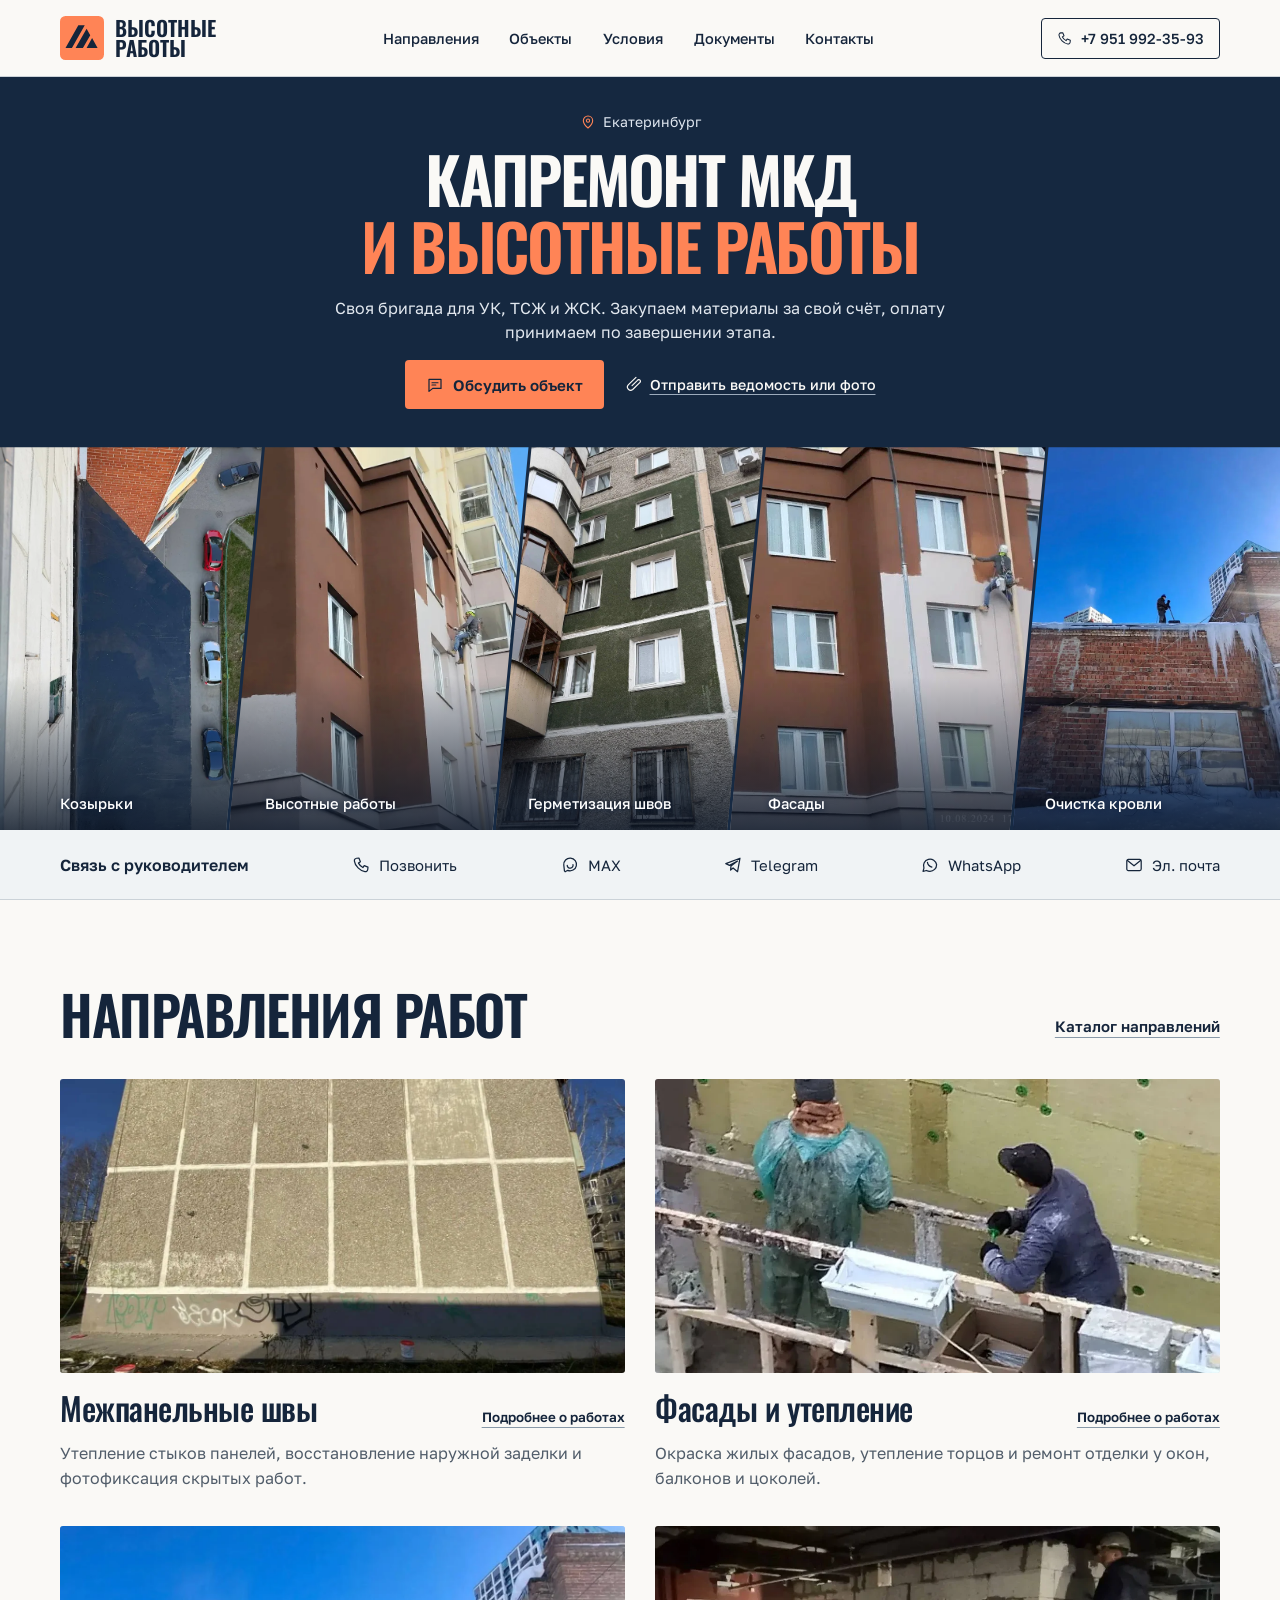
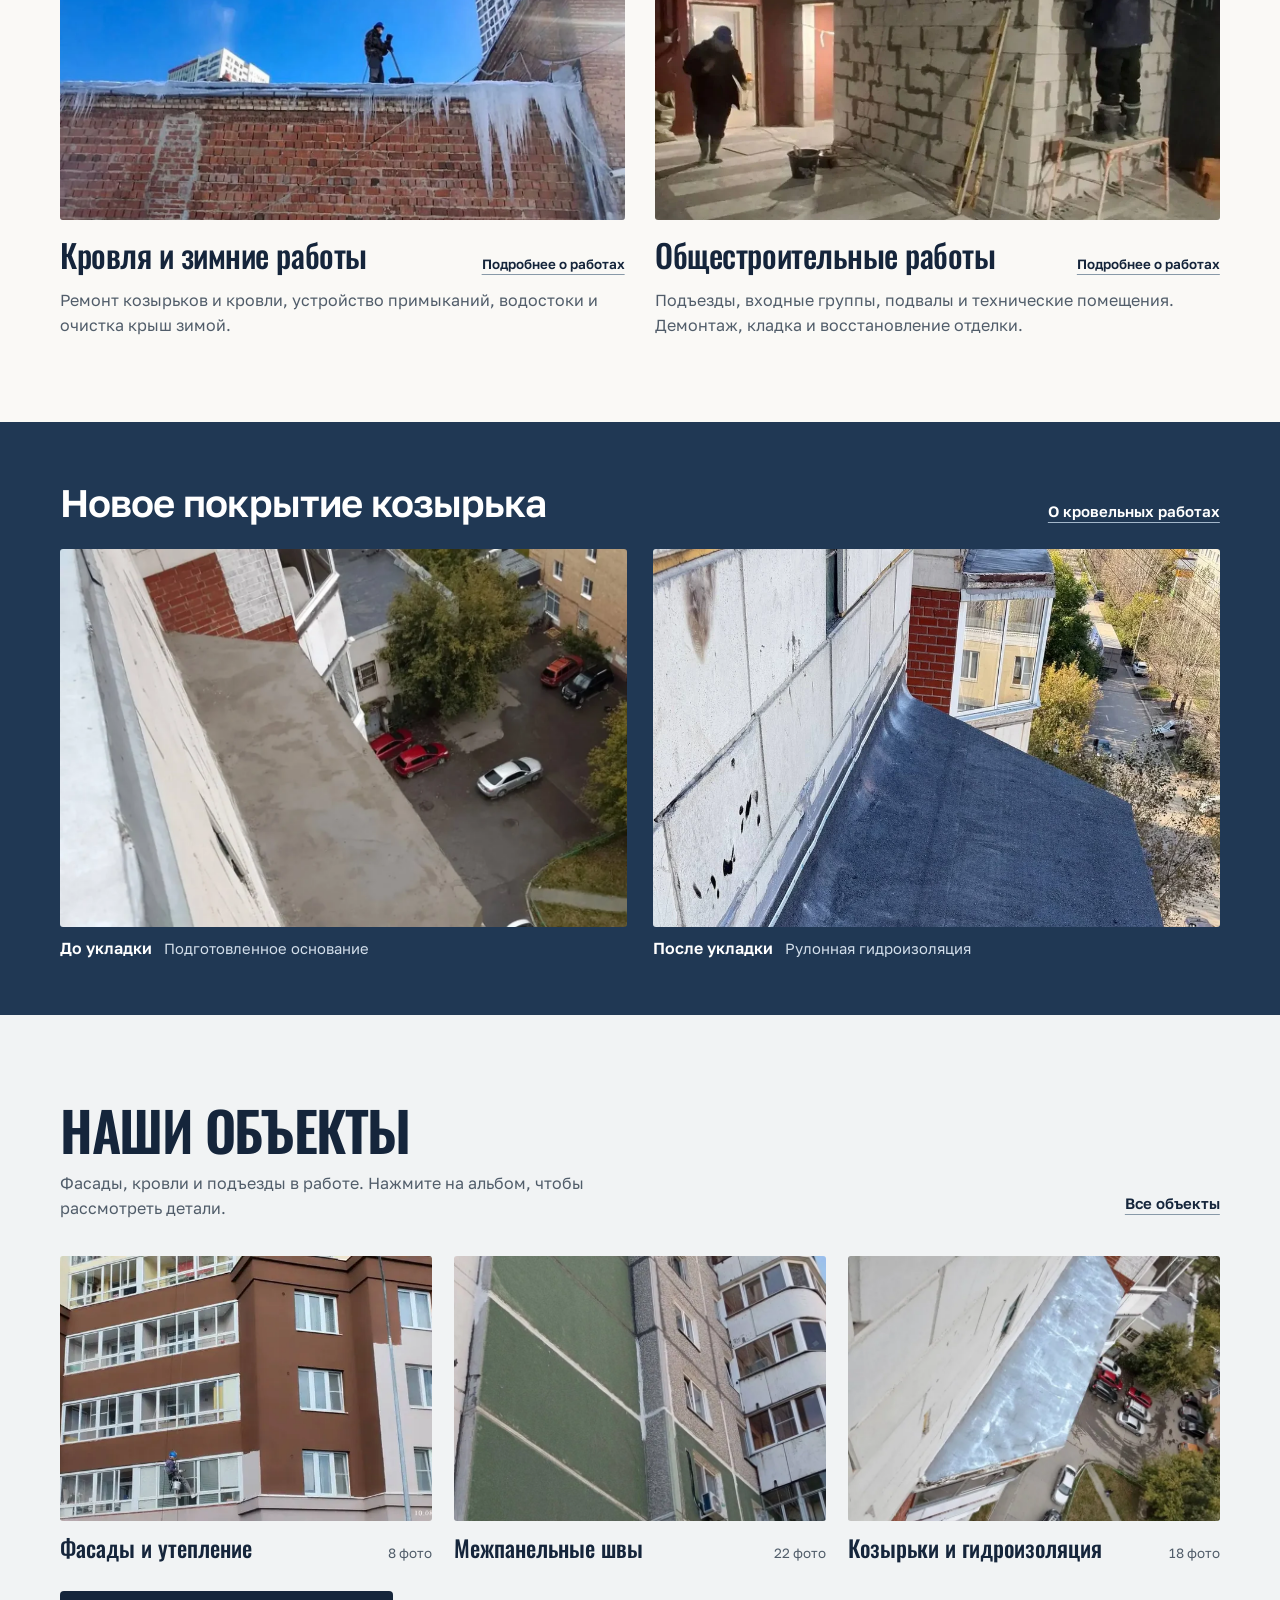
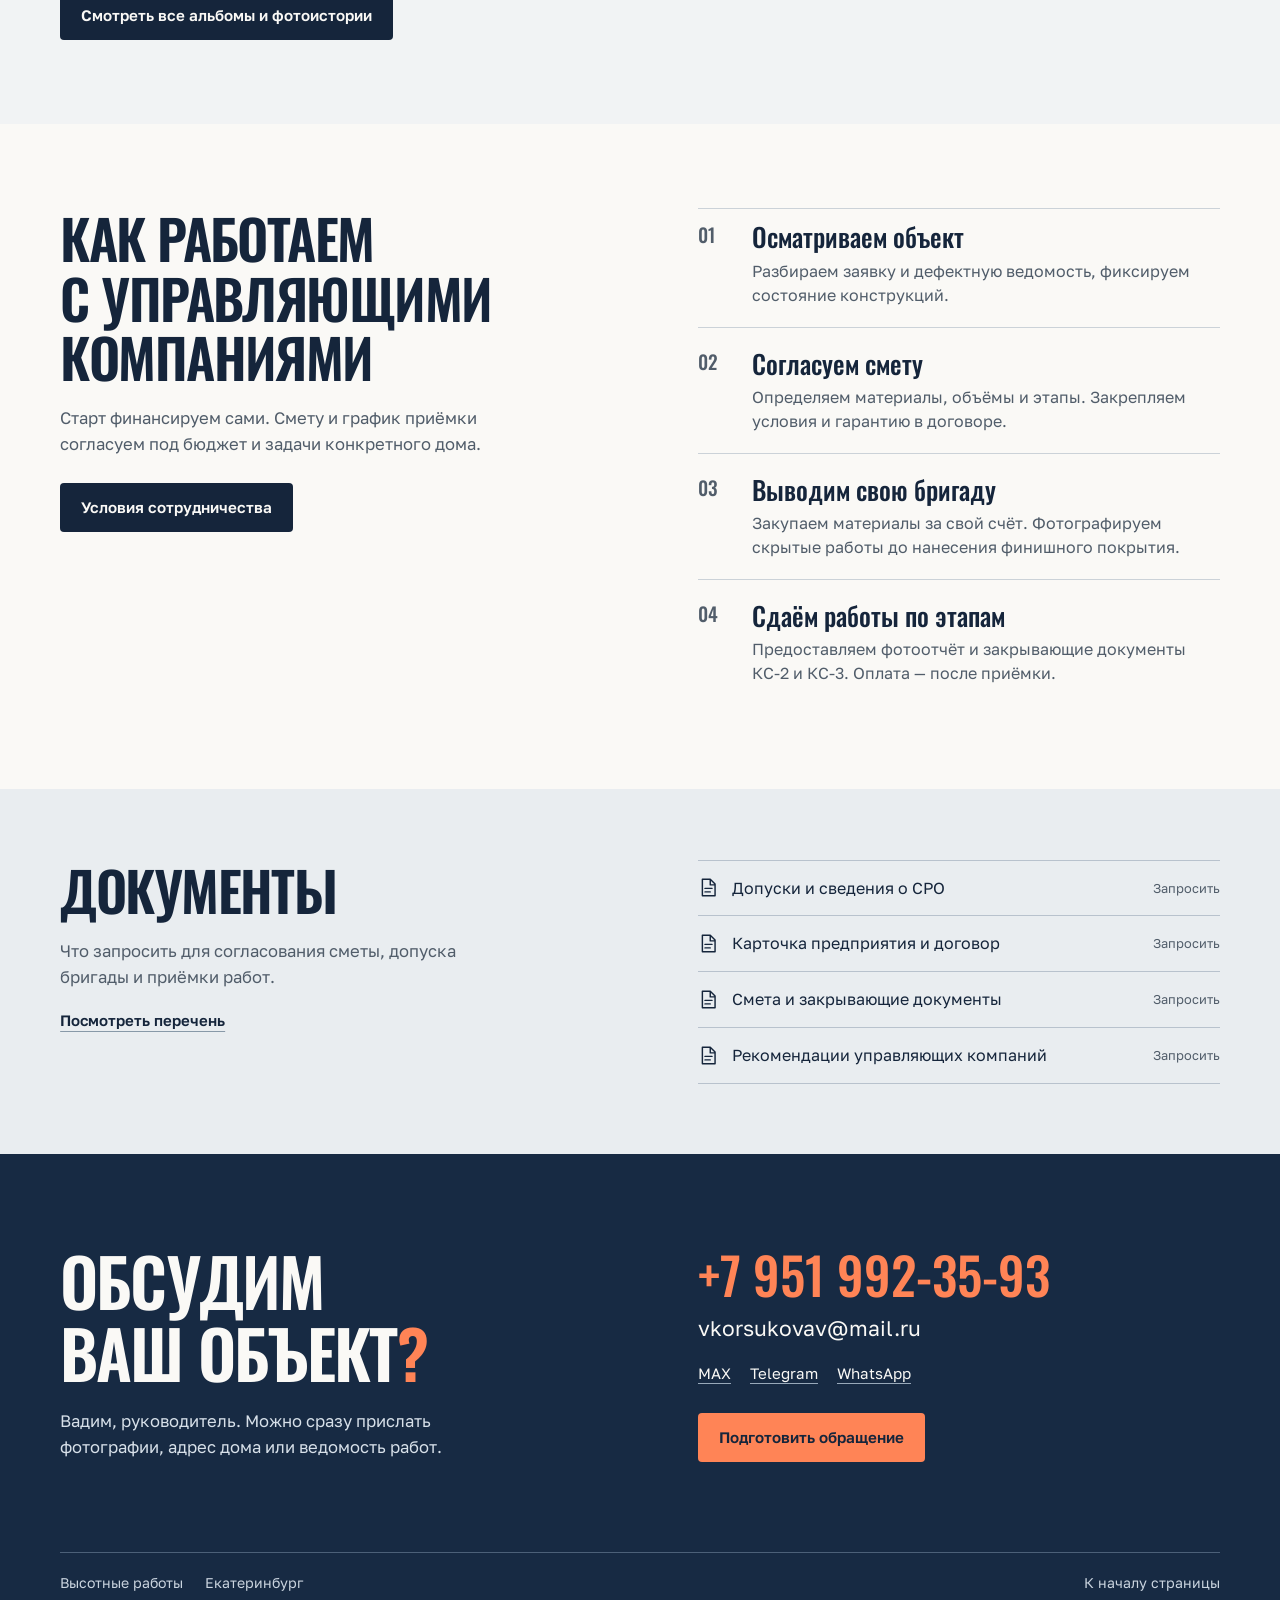
==== index.html @ bbba9e85 "Publish the site on GitHub Pages" ====
<!doctype html>
<html lang="ru">
<head>
  <meta charset="utf-8">
  <meta name="viewport" content="width=device-width, initial-scale=1">
  <meta name="theme-color" content="#172a43">
  <meta name="description" content="Капремонт многоквартирных домов и высотные работы в Екатеринбурге. Фотографии объектов, направления работ и прямая связь с руководителем.">
  <title>Высотные работы — капремонт МКД в Екатеринбурге</title>
  <link rel="icon" href="assets/mark.svg" type="image/svg+xml">
  <link rel="stylesheet" href="assets/fonts/fonts.css">
  <link rel="stylesheet" href="styles.css">
  <link rel="stylesheet" href="expanded.css">
  <script defer src="photos.js"></script>
  <script defer src="site.js"></script>
</head>
<body>
  <a class="skip" href="#main">Перейти к содержанию</a>
  <svg class="sprite" xmlns="http://www.w3.org/2000/svg" aria-hidden="true">
    <symbol id="i-pin" viewBox="0 0 24 24"><path d="M19 10c0 5-7 11-7 11S5 15 5 10a7 7 0 1 1 14 0Z"/><circle cx="12" cy="10" r="2.4"/></symbol>
    <symbol id="i-phone" viewBox="0 0 24 24"><path d="m6 3 3.2-.3 2 5-2.6 1.8a15 15 0 0 0 5.9 5.9l1.8-2.6 5 2-.3 3.2a3.3 3.3 0 0 1-3.8 2.8C10.8 20 4 13.2 3.2 6.8A3.3 3.3 0 0 1 6 3Z"/></symbol>
    <symbol id="i-mail" viewBox="0 0 24 24"><rect x="2.4" y="4.6" width="19.2" height="14.8" rx="2"/><path d="m3.3 6 8.7 7 8.7-7"/></symbol>
    <symbol id="i-telegram" viewBox="0 0 24 24"><path d="M2.4 10.1 21.3 3l-3.2 17.9-6-4.9-3.3 2.7.5-5.3L18 6.7 7.3 12.5Z"/></symbol>
    <symbol id="i-chat" viewBox="0 0 24 24"><path d="M20.8 11.6a8.8 8.8 0 0 1-9 8.8c-1.6 0-3.2-.4-4.5-1.1l-4.6 1.3 1.2-4.5A8.8 8.8 0 1 1 20.8 11.6Z"/><path d="M8.6 8.6c.4 3.2 2.3 5.2 5.9 6.3"/></symbol>
    <symbol id="i-max" viewBox="0 0 24 24"><path d="M4.6 19.8 3.7 12A8.5 8.5 0 1 1 9 19.1L5.5 21Z"/><path d="M8.3 12.5a3.9 3.9 0 1 0 7.7-1"/></symbol>
    <symbol id="i-clip" viewBox="0 0 24 24"><path d="m8.6 13.6 7.6-7.5a2.3 2.3 0 1 1 3.2 3.2L9.5 19a4.5 4.5 0 0 1-6.3-6.4L14.1 1.9"/></symbol>
    <symbol id="i-talk" viewBox="0 0 24 24"><path d="M4 4.5h16v12H9l-5 4Z"/><path d="M8 9h8m-8 3h5"/></symbol>
    <symbol id="i-menu" viewBox="0 0 24 24"><path d="M3 7h18M3 12h18M3 17h18"/></symbol>
    <symbol id="i-cross" viewBox="0 0 24 24"><path d="m5 5 14 14m0-14L5 19"/></symbol>
    <symbol id="i-prev" viewBox="0 0 24 24"><path d="m15 5-7 7 7 7"/></symbol>
    <symbol id="i-next" viewBox="0 0 24 24"><path d="m9 5 7 7-7 7"/></symbol>
    <symbol id="i-pause" viewBox="0 0 24 24"><path d="M9 5v14M15 5v14"/></symbol>
    <symbol id="i-play" viewBox="0 0 24 24"><path d="m8 5 11 7-11 7Z"/></symbol>
    <symbol id="i-add" viewBox="0 0 24 24"><path d="M4 12h16M12 4v16"/></symbol>
    <symbol id="i-doc" viewBox="0 0 24 24"><path d="M5 2.5h9l5.5 5.6v13.4H5zM14 2.8V9h5m-11 4h8m-8 4h6"/></symbol>
    <symbol id="i-copy" viewBox="0 0 24 24"><rect x="8" y="8" width="12" height="13" rx="2"/><path d="M16 7V3H4v13h3"/></symbol>
    <symbol id="i-seam" viewBox="0 0 40 40"><path d="M5 5h30v30H5zM18 5v30m4-30v30M5 18h13m4 4h13M5 22h13m4-4h13"/></symbol>
    <symbol id="i-facade" viewBox="0 0 40 40"><path d="M5 35h31M8 35V12l13-6v29m1-24h11v24M12 15v4m5-6v4m-5 6v4m5-6v4m9-9h3m-3 6h3m-3 6h3"/></symbol>
    <symbol id="i-roof" viewBox="0 0 40 40"><path d="m3 20 15-12 17 10v4L18 12 4 24Zm5 4v10h21V22m2 0v9q0 3 4 3h2"/></symbol>
    <symbol id="i-building" viewBox="0 0 40 40"><path d="M4 35h32M6 35V17h13v18m0-29h14v29M4 17h16m4-6h5m-5 6h5m-5 6h5m-5 6h5M9 35v-8h6v8"/></symbol>
  </svg>
  <header class="header">
    <div class="wrap head-inner">
      <a class="identity" href="index.html" aria-label="Высотные работы, на главную"><img src="assets/mark.svg" width="44" height="44" alt=""><span>Высотные<br>работы</span></a>
      <nav class="desktop-nav" aria-label="Основное меню"><a href="services.html">Направления</a><a href="projects.html">Объекты</a><a href="cooperation.html">Условия</a><a href="documents.html">Документы</a><a href="contacts.html">Контакты</a></nav>
      <a class="header-phone" href="tel:+79519923593"><svg class="icon"><use href="#i-phone"/></svg>+7 951 992-35-93</a>
      <button class="menu-button" aria-expanded="false" aria-controls="mobile-nav" aria-label="Открыть меню"><svg class="icon"><use href="#i-menu"/></svg></button>
    </div>
    <nav class="mobile-nav" id="mobile-nav" aria-label="Мобильное меню" hidden><a href="services.html">Направления</a><a href="projects.html">Объекты</a><a href="cooperation.html">Условия</a><a href="documents.html">Документы</a><a href="contacts.html">Контакты</a></nav>
  </header>
  <main id="main">
    <div class="hero-screen">
    <section class="hero" aria-labelledby="hero-title">
      <div class="wrap hero-intro">
        <div class="headline-block">
          <div class="location"><svg class="icon"><use href="#i-pin"/></svg>Екатеринбург</div>
          <h1 id="hero-title">Капремонт МКД<br><em>и высотные работы</em></h1>
        </div>
        <div class="hero-aside">
          <p>Своя бригада для УК, ТСЖ и ЖСК. Закупаем материалы за свой счёт, оплату принимаем по завершении этапа.</p>
          <div class="hero-actions"><button class="button primary" data-contact="discussion"><svg class="icon"><use href="#i-talk"/></svg>Обсудить объект</button><button class="secondary-link" data-contact="files"><svg class="icon"><use href="#i-clip"/></svg>Отправить ведомость или фото</button></div>
        </div>
      </div>
      <div class="panorama" id="hero-photos" role="group" aria-label="Фотографии с объектов">
        <button data-hero="0"><img src="assets/photos/hero-92.webp" alt="Вид сверху на гидроизоляцию козырька" loading="lazy"><span>Козырьки</span></button>
        <button data-hero="1"><img src="assets/photos/hero-93.webp" alt="Промышленный альпинист на фасаде жилого дома" loading="lazy"><span>Высотные работы</span></button>
        <button data-hero="2"><img src="assets/photos/hero-94.webp" alt="Межпанельные швы жилого дома" loading="lazy"><span>Герметизация швов</span></button>
        <button data-hero="3"><img src="assets/photos/hero-95.webp" alt="Покраска фасада с применением канатного доступа" loading="lazy"><span>Фасады</span></button>
        <button data-hero="4"><img src="assets/photos/hero-96.webp" alt="Работник очищает крышу от снега" loading="lazy"><span>Очистка кровли</span></button>
      </div>
      <div class="mobile-panorama" aria-hidden="true">
        <div class="is-current" data-mobile-photo="25" data-label="Утепление фасада" data-caption="Двое рабочих монтируют фасадный утеплитель в подвесной люльке."></div>
        <div data-mobile-photo="26" data-label="Покраска фасада" data-caption="Промышленный альпинист в синей каске красит фасад жилого дома."></div>
        <div data-mobile-photo="91" data-label="Козырьки" data-caption="Металлическое покрытие козырька, вид сверху вдоль фасада."></div>
        <div data-mobile-photo="96" data-label="Очистка кровли" data-caption="Рабочий очищает крышу кирпичного здания от снега."></div>
      </div>
      <div class="panorama-nav" role="group" aria-label="Фотографии с объектов" hidden>
        <div class="panorama-controls">
          <button id="hero-play" aria-label="Остановить автосмену фото"><svg class="icon" aria-hidden="true"><use href="#i-pause"/></svg></button>
          <button id="hero-prev" aria-label="Предыдущий кадр"><svg class="icon" aria-hidden="true"><use href="#i-prev"/></svg></button>
          <button id="hero-open" aria-label="Открыть фото: Утепление фасада"><span id="hero-count">1 / 4</span><span id="hero-photo-name">Утепление фасада</span></button>
          <button id="hero-next" aria-label="Следующий кадр"><svg class="icon" aria-hidden="true"><use href="#i-next"/></svg></button>
        </div>
        <span class="sr-only" id="hero-announcement" aria-live="polite"></span>
      </div>
    </section>
    <div class="contact-strip">
      <div class="wrap strip-inner">
        <span class="strip-heading">Связь с руководителем</span>
        <a href="tel:+79519923593"><svg class="icon"><use href="#i-phone"/></svg>Позвонить</a>
        <button data-contact="max"><svg class="icon"><use href="#i-max"/></svg>MAX</button>
        <a href="https://t.me/+79519923593" target="_blank" rel="noopener"><svg class="icon"><use href="#i-telegram"/></svg>Telegram</a>
        <a href="https://wa.me/79519923593" target="_blank" rel="noopener"><svg class="icon"><use href="#i-chat"/></svg>WhatsApp</a>
        <a href="mailto:vkorsukovav@mail.ru"><svg class="icon"><use href="#i-mail"/></svg>Эл. почта</a>
      </div>
    </div>
    </div>
    <section id="services" class="section wrap"><div class="section-head"><h2>Направления работ</h2><a class="text-action" href="services.html">Каталог направлений</a></div><div class="direction-cards">
    <article class="direction-card"><a class="card-photo" href="seams.html" aria-label="Межпанельные швы"><img src="assets/photos/63.webp" alt="Межпанельные швы на объекте бригады" loading="lazy"></a>
    <div class="direction-copy"><h3><a href="seams.html">Межпанельные швы</a></h3><p>Утепление стыков панелей, восстановление наружной заделки и фотофиксация скрытых работ.</p><a class="text-action" href="seams.html">Подробнее о работах</a></div></article>
    <article class="direction-card"><a class="card-photo" href="facades.html" aria-label="Фасады и утепление"><img src="assets/photos/framed/25.webp" alt="Фасады и утепление на объекте бригады" loading="lazy"></a>
    <div class="direction-copy"><h3><a href="facades.html">Фасады и утепление</a></h3><p>Окраска жилых фасадов, утепление торцов и ремонт отделки у окон, балконов и цоколей.</p><a class="text-action" href="facades.html">Подробнее о работах</a></div></article>
    <article class="direction-card"><a class="card-photo" href="roofs.html" aria-label="Кровля, козырьки и зимнее обслуживание"><img src="assets/photos/framed/96.webp" alt="Кровля, козырьки и зимнее обслуживание на объекте бригады" loading="lazy"></a>
    <div class="direction-copy"><h3><a href="roofs.html">Кровля и зимние работы</a></h3><p>Ремонт козырьков и кровли, устройство примыканий, водостоки и очистка крыш зимой.</p><a class="text-action" href="roofs.html">Подробнее о работах</a></div></article>
    <article class="direction-card"><a class="card-photo" href="building.html" aria-label="Общестроительные работы"><img src="assets/photos/framed/33.webp" alt="Общестроительные работы на объекте бригады" loading="lazy"></a>
    <div class="direction-copy"><h3><a href="building.html">Общестроительные работы</a></h3><p>Подъезды, входные группы, подвалы и технические помещения. Демонтаж, кладка и восстановление отделки.</p><a class="text-action" href="building.html">Подробнее о работах</a></div></article></div></section><section class="feature" id="canopy-repair"><div class="wrap">
    <div class="feature-heading"><h2>Новое покрытие козырька</h2><a href="roofs.html" class="text-action">О кровельных работах</a></div>
    <div class="repair-pair" data-photo-group="Ремонт козырька">
      <figure><button data-full-photo="90" aria-label="Увеличить фотографию до укладки"><img src="assets/photos/framed/90.webp" loading="lazy" alt="Серое основание козырька под красно-белой лоджией"></button><figcaption><strong>До укладки</strong><span>Подготовленное основание</span></figcaption></figure>
      <figure><button data-full-photo="73" aria-label="Увеличить фотографию после укладки"><img src="assets/photos/framed/73.webp" loading="lazy" alt="Тот же козырёк с новым тёмным рулонным покрытием"></button><figcaption><strong>После укладки</strong><span>Рулонная гидроизоляция</span></figcaption></figure>
    </div></div></section>
    <section id="objects" class="objects"><div class="wrap section"><div class="section-head"><div><h2>Наши объекты</h2><p>Фасады, кровли и подъезды в работе. Нажмите на альбом, чтобы рассмотреть детали.</p></div><a class="text-action" href="projects.html">Все объекты</a></div><div id="albums" class="albums home-albums"></div><div class="section-end"><a class="button dark" href="projects.html">Смотреть все альбомы и фотоистории</a></div></div></section>
    <section id="terms" class="section wrap">
      <div class="terms-grid"><div class="terms-intro"><h2>Как работаем<br> с управляющими<br> компаниями</h2><p>Старт финансируем сами. Смету и график приёмки согласуем под бюджет и задачи конкретного дома.</p><a class="button dark" href="cooperation.html">Условия сотрудничества</a></div>
        <ol class="steps"><li><div><h3>Осматриваем объект</h3><p>Разбираем заявку и дефектную ведомость, фиксируем состояние конструкций.</p></div></li><li><div><h3>Согласуем смету</h3><p>Определяем материалы, объёмы и этапы. Закрепляем условия и гарантию в договоре.</p></div></li><li><div><h3>Выводим свою бригаду</h3><p>Закупаем материалы за свой счёт. Фотографируем скрытые работы до нанесения финишного покрытия.</p></div></li><li><div><h3>Сдаём работы по этапам</h3><p>Предоставляем фотоотчёт и закрывающие документы КС-2 и КС-3. Оплата — после приёмки.</p></div></li></ol></div>
    </section>
    <section id="documents" class="docs"><div class="wrap docs-grid"><div><h2>Документы</h2><p>Что запросить для согласования сметы, допуска бригады и приёмки работ.</p><a class="text-action" href="documents.html">Посмотреть перечень</a></div><div class="doc-list">
  <button data-topic="Допуски и сведения о СРО"><svg class="icon" aria-hidden="true"><use href="#i-doc"/></svg><span>Допуски и сведения о СРО</span><small>Запросить</small></button><button data-topic="Карточка предприятия и договор"><svg class="icon" aria-hidden="true"><use href="#i-doc"/></svg><span>Карточка предприятия и договор</span><small>Запросить</small></button><button data-topic="Смета и закрывающие документы"><svg class="icon" aria-hidden="true"><use href="#i-doc"/></svg><span>Смета и закрывающие документы</span><small>Запросить</small></button><button data-topic="Рекомендации управляющих компаний"><svg class="icon" aria-hidden="true"><use href="#i-doc"/></svg><span>Рекомендации управляющих компаний</span><small>Запросить</small></button></div></div></section>
    <section id="contacts" class="contact-section"><div class="wrap contact-grid"><div><h2>Обсудим<br>ваш объект<span>?</span></h2><p>Вадим, руководитель. Можно сразу прислать фотографии, адрес дома или ведомость работ.</p></div><div class="contact-details"><a class="big-phone" href="tel:+79519923593">+7 951 992-35-93</a><a class="email" href="mailto:vkorsukovav@mail.ru">vkorsukovav@mail.ru</a><div class="messengers"><button data-contact="max">MAX</button><a href="https://t.me/+79519923593" target="_blank" rel="noopener">Telegram</a><a href="https://wa.me/79519923593" target="_blank" rel="noopener">WhatsApp</a></div><button class="button primary" data-contact="discussion">Подготовить обращение</button></div></div></section>
  </main>
  <footer><div class="wrap footer-inner"><span>Высотные работы</span><span>Екатеринбург</span><a href="#main">К началу страницы</a></div></footer>
  <dialog id="gallery" aria-labelledby="gallery-title">
    <div class="gallery-shell">
      <div class="gallery-top"><h2 id="gallery-title"></h2><button id="gallery-fit" hidden>Весь кадр</button><button class="icon-button" data-close aria-label="Закрыть фотографии"><svg class="icon"><use href="#i-cross"/></svg></button></div>
      <div class="gallery-stage"><img id="gallery-image" alt=""></div>
      <div class="gallery-bottom" aria-live="polite"><span id="gallery-caption"></span><div class="gallery-navigation"><button id="previous" class="gallery-arrow" aria-label="Предыдущая фотография"><svg class="icon"><use href="#i-prev"/></svg></button><span id="gallery-count"></span><button id="next" class="gallery-arrow" aria-label="Следующая фотография"><svg class="icon"><use href="#i-next"/></svg></button></div></div>
    </div>
  </dialog>
  <dialog id="contact-dialog" aria-labelledby="dialog-title"><div class="dialog-body"><button class="dialog-close icon-button" data-close aria-label="Закрыть окно"><svg class="icon"><use href="#i-cross"/></svg></button><h2 id="dialog-title"></h2><div id="dialog-content"></div></div></dialog>
</body>
</html>
---- assets/fonts/fonts.css ----
@font-face {
  font-family: 'Golos Text';
  font-style: normal;
  font-weight: 400 700;
  font-display: swap;
  src: url(golos-text-cyrillic.woff2) format('woff2');
  unicode-range: U+0301, U+0400-045F, U+0490-0491, U+04B0-04B1, U+2116;
}
@font-face {
  font-family: 'Golos Text';
  font-style: normal;
  font-weight: 400 700;
  font-display: swap;
  src: url(golos-text-latin.woff2) format('woff2');
  unicode-range: U+0000-00FF, U+0131, U+0152-0153, U+02BB-02BC, U+02C6, U+02DA, U+02DC, U+0304, U+0308, U+0329, U+2000-206F, U+20AC, U+2122, U+2191, U+2193, U+2212, U+2215, U+FEFF, U+FFFD;
}
@font-face {
  font-family: 'Oswald';
  font-style: normal;
  font-weight: 400 700;
  font-display: swap;
  src: url(oswald-cyrillic.woff2) format('woff2');
  unicode-range: U+0301, U+0400-045F, U+0490-0491, U+04B0-04B1, U+2116;
}
@font-face {
  font-family: 'Oswald';
  font-style: normal;
  font-weight: 400 700;
  font-display: swap;
  src: url(oswald-latin.woff2) format('woff2');
  unicode-range: U+0000-00FF, U+0131, U+0152-0153, U+02BB-02BC, U+02C6, U+02DA, U+02DC, U+0304, U+0308, U+0329, U+2000-206F, U+20AC, U+2122, U+2191, U+2193, U+2212, U+2215, U+FEFF, U+FFFD;
}
---- styles.css ----
:root {
  color-scheme: light;
  --ink: #15253b;
  --night: #172a43;
  --muted: #515d6a;
  --paper: #faf9f6;
  --tint: #e9edf0;
  --line: #cbd2d8;
  --orange: #ff8456;
  --display: 'Oswald', 'Arial Narrow', sans-serif;
  --body: 'Golos Text', Arial, sans-serif;
  --edge: clamp(20px, 4.7vw, 88px);
  --head-height: 76px;
  font-family: var(--body);
  color: var(--ink);
  background: var(--paper);
  -webkit-text-size-adjust: 100%;
}
* { box-sizing: border-box; }
html { scroll-behavior: smooth; scroll-padding-top: calc(var(--head-height) + 10px); }
body { margin: 0; }
body:has(dialog[open]) { overflow: hidden; }
button, input, textarea { font: inherit; }
button, a { -webkit-tap-highlight-color: transparent; touch-action: manipulation; }
button { cursor: pointer; color: inherit; }
button { background: none; border: 0; }
button, summary, a { outline-offset: 4px; }
:focus-visible { outline: 3px solid #ad421d; }
.hero :focus-visible, .contact-section :focus-visible, #gallery :focus-visible { outline-color: var(--orange); }
::selection { color: var(--ink); background: var(--orange); }
input, textarea { caret-color: #9e3816; }
a { color: inherit; text-decoration: none; }
button:disabled { cursor: default; }
.wrap { width: min(1540px, 100%); margin-inline: auto; padding-inline: var(--edge); }
.sprite { position: absolute; width: 0; height: 0; overflow: hidden; pointer-events: none; }
.sr-only { position: absolute; width: 1px; height: 1px; padding: 0; overflow: hidden; clip-path: inset(50%); white-space: nowrap; }
.icon, .service-icon { width: 21px; height: 21px; flex: none; stroke: currentColor; fill: none; stroke-width: 1.65; stroke-linecap: round; stroke-linejoin: round; }
.skip { position: fixed; z-index: 20; top: -80px; left: 16px; padding: 14px; background: var(--orange); }
.skip:focus { top: 8px; }
[hidden] { display: none !important; }
.header { position: sticky; z-index: 5; top: 0; background: var(--paper); border-bottom: 1px solid var(--line); }
.head-inner { min-height: var(--head-height); display: flex; align-items: center; justify-content: space-between; gap: 25px; }
.identity { display: inline-flex; align-items: center; gap: 11px; }
.identity img { width: 44px; height: 44px; }
.identity span { font: 600 21px/.95 var(--display); text-transform: uppercase; }
.desktop-nav { display: flex; align-items: center; gap: clamp(15px,2.4vw,39px); }
.desktop-nav a, .header-phone { font-size: .91rem; font-weight: 500; }
.desktop-nav a, .mobile-nav a { padding-block: 10px; text-underline-offset: 5px; }
.desktop-nav a:hover, .mobile-nav a:hover, .footer-inner a:hover { text-decoration: underline; }
.header-phone { display: flex; align-items: center; gap: 9px; white-space: nowrap; border: 1px solid var(--ink); padding: 11px 15px; border-radius: 4px; }
.header-phone:hover, .more:hover { background: var(--ink); color: var(--paper); }
.header-phone svg { width: 15px; height: 15px; }
.menu-button, .mobile-nav { display: none; }
.hero { background: var(--night); color: var(--paper); }
.hero-intro { text-align: center; padding-block: clamp(22px,4vh,48px) clamp(24px,4.2vh,51px); }
.location { display: inline-flex; align-items: center; gap: 7px; color: #e0e7f0; font-size: .875rem; margin-bottom: 15px; }
.location svg { width: 16px; height: 16px; stroke: var(--orange); }
h1,h2,h3,p { margin: 0; }
h1,h2,.contact-section h2 { font-family: var(--display); font-weight: 600; }
h1 { font-size: clamp(3.35rem,5.75vw,6rem); line-height: 1.055; text-transform: uppercase; letter-spacing: -.033em; }
h1 em { font-style: normal; color: var(--orange); }
.hero h1 { font-size: clamp(3.25rem,5vw,5.55rem); line-height: 1.04; }
.hero-aside { margin-top: clamp(16px,2.1vh,24px); }
.hero-aside > p { max-width: 63ch; margin-inline: auto; font-size: clamp(1rem,1.24vw,1.23rem); line-height: 1.48; color: #e2e8ef; }
.hero-actions { display: flex; flex-wrap: wrap; align-items: center; justify-content: center; gap: 12px 22px; margin-top: 16px; }
.button { display: inline-flex; justify-content: center; align-items: center; gap: 9px; min-height: 49px; padding: 12px 21px; border-radius: 4px; font-size: .95rem; line-height: 1.35; font-weight: 600; transition: background .16s ease,color .16s ease; }
.button.primary { background: var(--orange); color: var(--ink); }
.button.primary:hover { background: #ffab86; }
.button.dark { background: var(--ink); color: var(--paper); }
.button.dark:hover { background: #304a68; }
.button svg { width: 18px; height: 18px; }
.secondary-link, .inline-link { padding: 7px 0; display: inline-flex; align-items: center; gap: 7px; text-decoration: underline; text-underline-offset: 4px; text-decoration-color: #9cabbc; font-size: .89rem; font-weight: 500; }
.secondary-link svg { width: 17px; height: 17px; }
.secondary-link:hover { color: var(--orange); }
.panorama { --cut: clamp(18px,2.8vw,50px); display: flex; isolation: isolate; overflow: hidden; background: var(--night); }
.panorama button { flex: 1 1 0; min-width: 0; position: relative; display: block; padding: 0; overflow: hidden; color: white; clip-path: polygon(var(--cut) 0,100% 0,calc(100% - var(--cut)) 100%,0 100%); }
.panorama button + button { margin-left: calc(3px - var(--cut)); }
.panorama button:first-child { clip-path: polygon(0 0,100% 0,calc(100% - var(--cut)) 100%,0 100%); }
.panorama button:last-child { clip-path: polygon(var(--cut) 0,100% 0,100% 100%,0 100%); }
.panorama button::after { content: ''; position: absolute; inset: 0; background: linear-gradient(0deg,rgba(9,20,37,.82),transparent 40%); pointer-events: none; }
.mobile-panorama,.panorama-nav { display: none; }
.panorama img { display: block; width: 100%; height: 100%; object-fit: cover; transition: transform .45s cubic-bezier(.15,.7,.25,1); }
.panorama button:nth-child(1) { flex-grow: .98; }
.panorama button:nth-child(2) { flex-grow: 1.12; }
.panorama button:nth-child(3) { flex-grow: 1; }
.panorama button:nth-child(4) { flex-grow: 1.18; }
.panorama button:nth-child(5) { flex-grow: 1; }
.panorama button:nth-child(1) img { object-position: 54% 46%; }
.panorama button:nth-child(2) img { object-position: 80% 47%; }
.panorama button:nth-child(3) img { object-position: 50% 37%; }
.panorama button:nth-child(4) img { object-position: 88% 55%; }
.panorama button:nth-child(5) img { object-position: 50% 42%; }
.panorama button span { position: absolute; z-index: 1; left: max(24px, 12%); right: 12px; bottom: 17px; text-align: left; font-weight: 500; font-size: clamp(.85rem,1.15vw,1.16rem); line-height: 1.2; text-shadow: 0 1px 5px #122139; }
.panorama button:first-child span { left: max(var(--edge),calc((100vw - 1540px)/2 + var(--edge))); }
@media (hover:hover) { .panorama button:hover img { transform: scale(1.05); } }
.panorama button:focus-visible { outline: 0; }
.panorama button:focus-visible::after { box-shadow: inset 0 0 0 5px var(--orange); }
.contact-strip { background: var(--tint); border-bottom: 1px solid var(--line); }
.strip-inner { display: flex; justify-content: space-between; align-items: center; gap: 14px; min-height: 69px; }
.strip-heading { font-weight: 600; }
.strip-inner a,.strip-inner button { display: inline-flex; align-items: center; justify-content: center; gap: 9px; padding: 10px 0; font-size: .93rem; }
.strip-inner .icon { width: 18px; height: 18px; }
.strip-inner a:hover,.strip-inner button:hover { text-decoration: underline; text-underline-offset: 4px; }
.section { padding-block: clamp(62px,6.6vw,112px); }
h2 { font-size: clamp(2.4rem,4.25vw,4.6rem); line-height: 1.09; letter-spacing: -.028em; text-transform: uppercase; }
.section-head { display: flex; align-items: end; justify-content: space-between; gap: 28px; margin-bottom: 35px; }
.section-head p,.terms-intro p,.docs-grid p,.contact-section p { color: var(--muted); line-height: 1.55; }
.section-head p { font-size: 1rem; }
.service-grid { display: grid; grid-template-columns: repeat(4,minmax(0,1fr)); border-block: 1px solid var(--line); }
.service { min-width: 0; padding: 0 clamp(14px,1.75vw,30px); border-right: 1px solid var(--line); }
.service:first-child { padding-left: 0; }
.service:last-child { border-right: 0; padding-right: 0; }
.service summary { list-style: none; cursor: pointer; position: relative; padding: 23px 0; display: flex; align-items: flex-start; flex-direction: column; gap: 30px; }
.service summary::-webkit-details-marker { display:none; }
.service-icon { width: 37px; height: 37px; stroke-width: 1.5; }
.service h3 { font-family: var(--display); font-size: clamp(1.48rem,2.04vw,2.1rem); line-height: 1.15; font-weight: 500; letter-spacing: -.012em; }
.expand { display: grid; place-items: center; width: 28px; height: 28px; border: 1px solid #abb7c3; border-radius: 50%; position: absolute; right: 0; top: 27px; color: var(--ink); }
.expand::before,.expand::after { content: ''; position: absolute; background: currentColor; width: 11px; height: 1.5px; }
.expand::after { transform: rotate(90deg); }
.service[open] .expand::after { display: none; }
.service summary:hover .expand,.service[open] .expand { background: var(--orange); border-color: var(--orange); }
.service-content { padding-bottom: 24px; }
.service-content p { line-height: 1.5; color: var(--muted); margin: 0 0 12px; }
.objects { background: var(--tint); }
.albums { display: grid; grid-template-columns: repeat(3,minmax(0,1fr)); gap: 33px 22px; }
.album { display: block; width: 100%; padding: 0; text-align: left; }
.album-image { position: relative; aspect-ratio: 1.55; overflow: hidden; background: #ced7de; border-radius: 3px; }
.album-image img { width: 100%; height: 100%; display: block; object-fit: cover; transition: transform .35s ease-out; }
@media (hover:hover) { .album:hover img { transform: scale(1.035); } }
.album-label { display: flex; align-items: baseline; justify-content: space-between; gap: 8px; margin-top: 13px; }
.album-label strong { font-family: var(--display); font-weight: 500; font-size: clamp(1.3rem,1.8vw,1.8rem); line-height: 1.22; }
.album-label small { font-size: .84rem; color: var(--muted); white-space: nowrap; }
.more { display: flex; align-items: center; justify-content: center; gap: 12px; border: 1px solid var(--ink); border-radius: 4px; min-height: 46px; padding: 9px 18px; margin: 36px auto 0; font-weight: 500; }
.more .icon { width: 16px; height: 16px; }
.terms-grid,.docs-grid,.contact-grid { display: grid; grid-template-columns: minmax(0,1fr) minmax(0,1fr); gap: 10%; }
.terms-intro p,.docs-grid p,.contact-section p { margin-top: 20px; max-width: 43ch; font-size: 1.04rem; }
.terms-intro .button { margin-top: 25px; }
.steps { margin: 0; padding: 0; list-style: none; counter-reset: step; }
.steps li { counter-increment: step; display: grid; grid-template-columns: 39px 1fr; gap: 15px; border-top: 1px solid var(--line); padding-block: 20px; }
.steps li:first-child { padding-top: 12px; }
.steps li::before { content: counter(step,decimal-leading-zero); font: 500 1.2rem/1.5 var(--display); color: var(--muted); }
.steps h3 { font: 500 1.62rem/1.2 var(--display); }
.steps p { line-height: 1.5; color: var(--muted); margin: 6px 0 0; max-width: 52ch; }
.docs { background: var(--tint); padding-block: clamp(52px,5.5vw,88px); }
.doc-list button { width: 100%; display: flex; align-items: center; text-align: left; gap: 13px; border-bottom: 1px solid #b8c2cd; min-height: 56px; padding: 12px 0; }
.doc-list button:first-child { border-top: 1px solid #b8c2cd; }
.doc-list small { margin-left: auto; font-size: .8rem; color: var(--muted); }
.doc-list button:hover span { text-decoration: underline; text-underline-offset: 4px; }
.contact-section,footer { background: var(--night); color: var(--paper); }
.contact-section { padding-block: clamp(63px,7vw,115px); }
.contact-section h2 { font-size: clamp(3.1rem,5.2vw,5.55rem); }
.contact-section h2 span { color: var(--orange); }
.contact-section p { color: #d7e0e9; }
.contact-details { display: flex; align-items: flex-start; flex-direction: column; }
.big-phone { color: var(--orange); font: 500 clamp(2.2rem,4vw,4.2rem)/1.2 var(--display); }
.email { font-size: clamp(1.12rem,1.65vw,1.55rem); margin-top: 10px; }
.messengers { display: flex; flex-wrap: wrap; gap: 19px; margin: 20px 0 28px; }
.messengers a,.messengers button { padding: 3px 0; font-size: .94rem; text-decoration: underline; text-underline-offset: 4px; text-decoration-color: #98a9ba; }
.messengers a:hover,.messengers button:hover,.email:hover { color: var(--orange); }
.footer-inner { min-height: 62px; display: flex; align-items: center; gap: 22px; color: #cad4df; font-size: .88rem; position: relative; }
.footer-inner::before { content: ''; height: 1px; background: #4c6078; position: absolute; top: 0; left: var(--edge); right: var(--edge); }
.footer-inner a { margin-left: auto; }
dialog { padding: 0; border: 0; max-height: 90dvh; max-width: calc(100vw - 28px); border-radius: 8px; color: var(--ink); background: var(--paper); }
dialog::backdrop { background: rgba(8,19,34,.78); }
.icon-button { padding: 9px; display: grid; place-items: center; width: 42px; height: 42px; border: 1px solid currentColor; border-radius: 50%; }
.icon-button svg { width: 18px; height: 18px; }
.dialog-body { padding: clamp(25px,4vw,43px); position: relative; }
#contact-dialog { width: 525px; }
.dialog-close { position: absolute; top: 14px; right: 14px; }
.dialog-body h2 { padding: 12px 32px 0 0; font-size: clamp(1.9rem,3vw,2.6rem); }
#dialog-content > p { margin: 15px 0 20px; color: var(--muted); line-height: 1.5; }
.channel-links { display: grid; gap: 9px; }
.channel-links > * { display: flex; gap: 12px; align-items: center; padding: 12px 14px; background: var(--tint); border-radius: 4px; font-weight: 500; text-align: left; min-height: 45px; }
.channel-links > :hover { background: #d6e1ea; }
.contact-form { display: grid; gap: 13px; margin-top: 19px; }
.contact-form label { display: grid; gap: 5px; font-size: .88rem; font-weight: 500; }
.contact-form input,.contact-form textarea { width: 100%; background: white; border: 1px solid #acb8c5; border-radius: 3px; padding: 10px; font-size: 1rem; color: var(--ink); }
.contact-form textarea { resize: vertical; }
.contact-form small { color: var(--muted); font-size: .83rem; line-height: 1.4; }
.dialog-direct { display: flex; flex-wrap: wrap; gap: 6px 16px; margin-top: 18px; }
.dialog-direct > * { padding: 4px 0; font-size: .91rem; text-decoration: underline; text-underline-offset: 3px; }
.max-number { font: 500 2rem var(--display); margin-block: 13px; user-select: all; }
.copy-state { font-size: .85rem; min-height: 22px; margin-top: 8px; }
#gallery {
  width: min(1200px, calc(100vw - 32px)); max-width: none;
  height: min(900px, calc(100dvh - 32px)); max-height: none;
  overflow: hidden; overscroll-behavior: contain; background: #17263a; color: var(--paper);
}
.gallery-shell { display: grid; grid-template-columns: minmax(0,1fr); grid-template-rows: auto minmax(0,1fr) auto; gap: 12px; height: 100%; min-height: 0; padding: 14px clamp(12px,2vw,24px); }
.gallery-top,.gallery-bottom,.gallery-navigation { display: flex; align-items: center; gap: 13px; }
.gallery-top h2 { flex: 1; min-width: 0; overflow-wrap: anywhere; font: 600 clamp(1rem,1.8vw,1.42rem)/1.2 var(--body); text-transform: none; letter-spacing: -.015em; }
.gallery-top .icon-button,.gallery-arrow { display: grid; flex: none; place-items: center; width: 44px; height: 44px; padding: 0; border: 1px solid #8797aa; border-radius: 50%; color: white; }
#gallery-fit { min-height: 44px; padding: 6px 8px; color: #e8edf2; font-size: .88rem; text-decoration: underline; text-underline-offset: 4px; white-space: nowrap; }
.gallery-stage { position: relative; min-width: 0; min-height: 0; background: #0e1929; }
.gallery-stage img { display: block; position: absolute; inset: 0; width: 100%; height: 100%; object-fit: contain; }
.gallery-arrow:hover,.gallery-top button:hover { color: var(--orange); }
.gallery-bottom { justify-content: space-between; line-height: 1.4; }
.gallery-navigation { justify-content: center; gap: 9px; flex: none; }
#gallery-count { min-width: 46px; text-align: center; font-variant-numeric: tabular-nums; color: #cbd5e1; }
@media (max-width: 1080px) {
  .desktop-nav { gap: 18px; }
  .service h3 { font-size: clamp(1.32rem,2.2vw,1.55rem); }
}
@media (max-width: 920px) {
  :root { --head-height: 64px; }
  .desktop-nav { display: none; }
  .header-phone { margin-left: auto; }
  .head-inner { gap: 14px; }
  .menu-button { display: grid; width: 42px; height: 42px; place-items: center; border: 1px solid var(--line); border-radius: 4px; }
  .mobile-nav:not([hidden]) { display: grid; padding: 9px var(--edge) 18px; border-top: 1px solid var(--line); background: var(--paper); position: absolute; width: 100%; }
}
@media (max-width: 820px) {
  h1 { font-size: clamp(2.8rem,5.95vw,3.7rem); }
  .strip-inner { flex-wrap: wrap; justify-content: flex-start; gap: 0 23px; padding-block: 11px; }
  .strip-heading { flex-basis: 100%; margin-bottom: 2px; }
  .service-grid { grid-template-columns: 1fr 1fr; }
  .service:nth-child(2) { border-right: 0; }
  .service:nth-child(3) { padding-left: 0; }
  .service:nth-child(-n+2) { border-bottom: 1px solid var(--line); }
  .service h3 { font-size: 1.6rem; }
  .service:last-child,.service:nth-child(2) { padding-right: 0; }
  .terms-grid,.docs-grid,.contact-grid { gap: 6%; }
  .albums { gap: 24px 12px; }
  .album-label { display: block; }
  .album-label small { display: block; margin-top: 3px; }
  .doc-list small { display: none; }
}
@media (max-width: 640px) {
  :root { --edge: 20px; --head-height: 62px; }
  .identity { gap: 8px; }
  .identity img { width: 34px; height: 34px; }
  .identity span { font-size: 16px; }
  .head-inner { gap: 8px; }
  .header-phone { border: 0; font-size: .84rem; padding: 11px 2px; gap: 5px; }
  .header-phone svg { display: none; }
  .menu-button { width: 38px; height: 38px; }
  .location { font-size: .84rem; margin-bottom: 12px; }
  h1 { font-size: clamp(2.56rem,9.3vw,3.85rem); line-height: 1.06; }
  .hero-aside > p { font-size: 1rem; max-width: 46ch; }
  .strip-inner { display: grid; grid-template-columns: repeat(5,1fr); padding: 13px var(--edge) 10px; gap: 4px 0; }
  .strip-heading { grid-column: 1/-1; font-size: .9rem; }
  .strip-inner a,.strip-inner button { flex-direction: column; gap: 5px; font-size: .76rem; padding: 6px 0; }
  .strip-inner .icon { width: 19px; height: 19px; }
  .section { padding-block: 52px; }
  .section-head { display: block; margin-bottom: 21px; }
  h2 { font-size: clamp(2.05rem,7.8vw,3.05rem); }
  .section-head p { margin-top: 10px; font-size: .94rem; }
  .section-head p br { display: none; }
  .service summary { padding-block: 15px 18px; gap: 16px; }
  .service h3 { font-size: clamp(1.22rem,4.85vw,1.55rem); }
  .service-icon { width: 31px; height: 31px; }
  .expand { width: 23px; height: 23px; top: 18px; }
  .service { padding-inline: 12px; }
  .service-content p { font-size: .93rem; }
  .albums { grid-template-columns: 1fr 1fr; gap: 24px 11px; }
  .album:first-child { grid-column: 1/-1; }
  .album-image { aspect-ratio: 1.35; }
  .album:first-child .album-image { aspect-ratio: 1.9; }
  .album-label { margin-top: 8px; }
  .album-label strong { font-size: 1.25rem; }
  .album-label small { font-size: .79rem; }
  .more { margin-top: 24px; }
  .terms-grid,.docs-grid,.contact-grid { grid-template-columns: 1fr; gap: 28px; }
  .terms-intro h2 br { display: none; }
  .terms-intro h2 br::after { content:' '; }
  .terms-intro p,.docs-grid p,.contact-section p { margin-top: 12px; font-size: 1rem; }
  .steps li { grid-template-columns: 28px 1fr; gap: 10px; padding-block: 15px; }
  .steps h3 { font-size: 1.45rem; }
  .docs { padding-block: 46px; }
  .contact-section { padding-block: 49px; }
  .footer-inner { flex-wrap: wrap; gap: 9px 16px; padding-block: 16px; font-size: .78rem; }
  .gallery-bottom { font-size: .88rem; }
}
@media (max-width: 365px) {
  :root { --edge: 14px; }
  .service h3 { font-size: 1.15rem; }
  .head-inner { gap: 5px; }
  .strip-inner a,.strip-inner button { font-size: .73rem; }
}
@media (prefers-reduced-motion: reduce) {
  html { scroll-behavior: auto; }
  *,*::before,*::after { transition-duration: 0s !important; animation-duration: 0s !important; }
}

@media (min-width: 921px) {
  .hero-screen { display: flex; flex-direction: column; min-height: calc(100svh - var(--head-height) - 1px); }
  .hero { display: flex; flex: 1; flex-direction: column; }
  .panorama { flex: 1; min-height: clamp(180px,26svh,300px); }
  .panorama img { position: absolute; inset: 0; }
  .panorama button:first-child span { left: var(--edge); }
}
@media (min-width: 921px) and (max-height: 780px) {
  .hero h1 { font-size: clamp(3rem,4.7vw,4.65rem); }
  .hero-intro { padding-block: 23px 26px; }
  .hero-intro .location { margin-bottom: 10px; }
}
@media (max-width: 920px) {
  .hero {
    position: relative; isolation: isolate; display: flex; flex-direction: column;
    min-height: max(440px, calc(100svh - var(--head-height) - 83px)); touch-action: pan-y pinch-zoom;
  }
  .hero-intro { position: relative; z-index: 2; margin-block: auto; padding-block: clamp(28px,7svh,72px) clamp(46px,12svh,120px); }
  .hero .location { color: white; }
  .hero h1 { font-size: clamp(2.28rem,7.9vw,4.25rem); }
  .hero-aside { margin-top: 15px; }
  .hero-aside > p { color: white; font-size: 1rem; }
  .hero-actions { gap: 9px 15px; margin-top: 21px; }
  .hero-actions .secondary-link { min-height: 46px; padding-inline: 16px; justify-content: center; border: 1px solid #bdd0e087; border-radius: 4px; color: white; background: #12223883; text-decoration: none; }
  .hero-actions .secondary-link:hover { color: var(--orange); border-color: var(--orange); }
  .panorama { display: none; }
  .mobile-panorama { position: absolute; inset: 0; display: block; isolation: isolate; pointer-events: none; }
  .mobile-panorama::after {
    content: ''; position: absolute; z-index: 2; inset: 0;
    background: linear-gradient(180deg,#0a1727a8 0%,#0b192bdd 32%,#0b192bcf 53%,#0b192b68 80%,#0b192be0 100%);
  }
  .mobile-panorama > div { position: absolute; inset: 0; background-size: cover; opacity: 0; transition: opacity .75s ease-in-out; }
  .mobile-panorama > .is-current { z-index: 1; opacity: 1; }
  [data-mobile-photo="25"] { background-image: url(assets/photos/25.webp); background-position: 50% 72%; }
  [data-mobile-photo="26"] { background-image: url(assets/photos/26.webp); background-position: 25% 52%; }
  [data-mobile-photo="91"] { background-image: url(assets/photos/91.webp); background-position: 53% 50%; }
  [data-mobile-photo="96"] { background-image: url(assets/photos/hero-96.webp); background-position: 56% 50%; }
  .panorama-nav { position: relative; z-index: 2; display: flex; justify-content: center; padding: 0 var(--edge) 12px; color: white; }
  .panorama-controls { display: flex; align-items: center; width: min(100%, 335px); border: 1px solid #bdd0e060; border-radius: 5px; background: #0c192bc9; }
  .panorama-controls button { display: grid; flex: 0 0 auto; place-items: center; width: 44px; height: 44px; padding: 0; }
  .panorama-controls button:hover { background: #ffffff19; }
  .panorama-controls .icon { width: 18px; height: 18px; }
  .panorama-controls #hero-open { display: flex; flex: 1; align-items: center; gap: 7px; justify-content: center; width: auto; min-width: 0; padding-inline: 6px; font-size: .85rem; }
  #hero-count { color: #d2dfed; font-variant-numeric: tabular-nums; white-space: nowrap; }
  #hero-photo-name { color: white; text-decoration: underline; text-underline-offset: 3px; }
}
@media (max-width: 540px) {
  .hero { min-height: max(450px,calc(100svh - var(--head-height) - 97px)); }
  .hero-intro { padding-block: 26px clamp(38px,9svh,78px); }
  .hero h1 { font-size: clamp(1.96rem,8.7vw,2.94rem); }
  .hero-actions { flex-direction: column; }
  .hero-actions > * { width: min(100%,375px); }
}
@media (max-width: 920px) and (max-height: 510px) {
  .hero { min-height: 0; }
  .hero-intro { padding-block: 22px; }
  .hero h1 { font-size: clamp(1.96rem,6.4vw,3.15rem); }
  .hero-intro .location { margin-bottom: 7px; }
  .hero-aside { margin-top: 9px; }
  .hero-actions { margin-top: 12px; }
}
@media (max-width: 640px) {
  #gallery { width: 100vw; height: 100dvh; margin: 0; border-radius: 0; }
  .gallery-shell { gap: 8px; padding: max(8px,env(safe-area-inset-top)) 10px max(10px,env(safe-area-inset-bottom)); }
  .gallery-top { gap: 6px; }
  .gallery-bottom { display: grid; grid-template-columns: 1fr; gap: 4px; }
  #gallery-caption { padding: 2px 3px; }
}
@media (max-height: 460px) {
  #gallery { width: 100vw; height: 100dvh; margin: 0; border-radius: 0; }
  .gallery-shell { gap: 4px; padding: 4px 12px; }
  .gallery-bottom { display: flex; }
}
---- expanded.css ----
/* Photo-led service and project pages share the colours and grid of the home page. */
.desktop-nav [aria-current="page"], .desktop-nav .current-section,
.mobile-nav [aria-current="page"], .mobile-nav .current-section { text-decoration: underline; text-decoration-color: #ba4821; text-decoration-thickness: 2px; text-underline-offset: 6px; }
.hero { background: #152840; }
.contact-strip { background: #f0f3f5; }
.text-action { display: inline-block; font-weight: 600; font-size: .94rem; line-height: 1.45; color: var(--ink); text-decoration: underline; text-underline-offset: 5px; text-decoration-color: #8899a8; padding: 6px 0; }
.text-action:hover { text-decoration-color: #c04922; }
.section-head > .text-action, .story-heading > .text-action { flex: none; }
.section-head > div > p { margin-top: 12px; max-width: 62ch; }
.direction-cards { display: grid; grid-template-columns: repeat(2, minmax(0,1fr)); gap: 35px clamp(18px,2.4vw,36px); }
.direction-card { min-width: 0; }
.card-photo { display: block; position: relative; overflow: hidden; background: #d3dae0; border-radius: 3px; aspect-ratio: 1.92; }
.card-photo img { width: 100%; height: 100%; object-fit: cover; display: block; transition: transform .45s ease-out; }
.direction-card:nth-child(3) .card-photo img { object-position: 50% 40%; }
.direction-card:nth-child(2) .card-photo img { object-position: 50% 78%; }
.panorama button:nth-child(4) img { object-position: 100% 55%; }
@media (hover:hover) { .direction-card:hover .card-photo img { transform: scale(1.025); } }
.direction-copy { padding: 17px 0 0; display: grid; grid-template-columns: minmax(0,1fr) auto; gap: 8px 14px; align-items: baseline; }
.direction-copy h3, .related h3, .purpose-grid h3 { font: 500 clamp(1.55rem,2.5vw,2.6rem)/1.13 var(--display); letter-spacing: -.015em; }
.direction-copy h3 a:hover { color: #923913; }
.direction-copy p, .purpose-grid p, .project-story p { color: var(--muted); line-height: 1.55; }
.direction-copy p { grid-column: 1/-1; max-width: 60ch; }
.direction-copy .text-action { grid-column: 2; grid-row: 1; font-size: .84rem; }
.feature { background: #203854; color: white; padding-block: clamp(36px,4.5vw,68px); }
.feature-heading { display: flex; align-items: baseline; justify-content: space-between; gap: 18px; margin-bottom: 20px; }
.feature-heading h2 { font: 600 clamp(1.65rem,3vw,2.85rem)/1.16 var(--body); text-transform: none; letter-spacing: -.025em; }
.feature-heading .text-action { color: white; text-decoration-color: #a4b7ca; }
.repair-pair { display: grid; grid-template-columns: repeat(2,minmax(0,1fr)); gap: clamp(10px,2vw,26px); }
.repair-pair figure { margin: 0; }
.repair-pair button { display: block; width: 100%; padding: 0; cursor: zoom-in; border-radius: 3px; overflow: hidden; }
.repair-pair img { display: block; width: 100%; height: auto; aspect-ratio: 1.5; object-fit: cover; }
.repair-pair figcaption { display: flex; flex-wrap: wrap; align-items: baseline; gap: 4px 12px; margin-top: 11px; }
.repair-pair figcaption strong { font-weight: 600; }
.repair-pair figcaption span { font-size: .92rem; color: #d3dfeb; }
.intake p { margin: 20px 0; color: #e2e8ee; max-width: 43ch; line-height: 1.62; }
.objects { background: #f1f3f4; }
.home-albums .album-image, .portfolio-albums .album-image { aspect-ratio: 1.4; }
.section-end { margin-top: 28px; }
.docs-grid .text-action { margin-top: 13px; }
.crumbs { display: flex; flex-wrap: wrap; align-items: baseline; gap: 7px; color: #d7e1ea; font-size: .88rem; line-height: 1.5; }
.crumbs a { text-decoration: underline; text-underline-offset: 4px; text-decoration-color: #8398aa; }
.crumbs a:hover { color: white; }
.page-head,.direction-hero { background: var(--night); color: white; }
.page-head { padding: 28px 0 clamp(40px,5vw,76px); }
.page-head h1,.direction-intro h1 { font-size: clamp(2.85rem,5.4vw,5.7rem); margin: clamp(26px,3vw,45px) 0 16px; }
.page-head p,.direction-intro p { font-size: clamp(1.05rem,1.4vw,1.35rem); line-height: 1.55; color: #e2e9f0; max-width: 66ch; }
.directory { padding-top: clamp(30px,4.1vw,65px); }
.direction-hero { padding-block: 22px clamp(28px,3.8vw,60px); }
.direction-intro { display: grid; align-items: center; grid-template-columns: minmax(0,.82fr) minmax(0,1.18fr); gap: clamp(25px,4vw,70px); margin-top: 28px; }
.direction-intro h1 { margin-top: 0; overflow-wrap: break-word; font-size: clamp(2.55rem,4.6vw,4.9rem); }
.direction-intro figure,.resource-photo,.photo-series figure { margin: 0; }
.direction-intro figure { position: relative; background: #40546b; }
.direction-intro figure img { width: 100%; height: clamp(290px,32vw,500px); display: block; object-fit: cover; }
.direction-intro figcaption { position: absolute; bottom: 12px; left: 12px; font-size: .84rem; color: #fff; background: #14283ee6; padding: 5px 9px; }
.direction-intro .button { margin-top: 23px; }
.band { background: var(--tint); }
.purpose-grid { display: grid; grid-template-columns: repeat(3,minmax(0,1fr)); gap: clamp(22px,3.5vw,62px); margin-top: 30px; }
.purpose-grid article { border-top: 2px solid #ef7c4c; padding-top: 18px; }
.purpose-grid h3 { font-size: clamp(1.48rem,2.1vw,2.15rem); }
.purpose-grid p { margin-top: 11px; }
.photo-series { display: grid; grid-template-columns: repeat(3,minmax(0,1fr)); gap: clamp(12px,1.6vw,26px); }
.photo-series.paired { grid-template-columns: repeat(2,minmax(0,1fr)); }
.photo-series button { width: 100%; display: block; aspect-ratio: 1.23; padding: 0; overflow: hidden; cursor: zoom-in; background: #d0d8df; border-radius: 3px; }
.photo-series.paired button { aspect-ratio: 1.4; }
.photo-series img,.resource-photo img { width: 100%; height: 100%; object-fit: cover; display: block; }
.photo-series figcaption { margin-top: 10px; font-size: .94rem; line-height: 1.45; max-width: 55ch; color: var(--muted); }
.intake { background: #233d5b; color: white; padding-block: clamp(42px,5.7vw,91px); }
.intake-grid { display: grid; grid-template-columns: minmax(0,.92fr) minmax(0,1fr); gap: 9%; align-items: start; }
.intake .button { margin-top: 22px; }
.intake p { margin: 0; max-width: 58ch; }
.ruled-list { list-style: none; margin: 0; padding: 0; }
.ruled-list li { padding: 14px 0; border-block-start: 1px solid #708399; line-height: 1.5; }
.questions details { border-top: 1px solid var(--line); }
.questions details:last-child { border-bottom: 1px solid var(--line); }
.questions summary { list-style: none; padding: 18px 39px 18px 0; position: relative; cursor: pointer; font-weight: 600; }
.questions summary::-webkit-details-marker { display:none; }
.questions summary .expand { top: 50%; transform: translateY(-50%); right: 0; }
.questions details[open] .expand::after { display: none; }
.questions details p { margin: 0; padding-bottom: 18px; line-height: 1.55; color: var(--muted); }
.related { padding: 25px 0; background: var(--tint); }
.related .wrap { display: flex; align-items: center; flex-wrap: wrap; gap: 15px 26px; }
.related h3 { font-size: 1.35rem; margin-right: auto; }
.related a { text-decoration: underline; text-underline-offset: 4px; font-size: .93rem; }
.project-story { padding-block: clamp(45px,5.5vw,88px); border-bottom: 1px solid var(--line); }
.project-story:last-child { border: 0; }
.story-heading { display: flex; align-items: end; justify-content: space-between; gap: 30px; margin-bottom: 24px; }
.project-story p { margin-top: 13px; max-width: 68ch; }
.project-story h2 { font-size: clamp(2.3rem,3.9vw,4.05rem); }
.portfolio-albums { gap: 38px 23px; }
.resource-layout,.channels-page { display: grid; grid-template-columns: 1fr 1fr; gap: 7%; align-items: center; }
.resource-photo { height: clamp(280px,31vw,510px); }
.resource-layout p,.doc-library p { color: var(--muted); line-height: 1.54; margin: 15px 0; }
.doc-library article { display: grid; grid-template-columns: auto minmax(0,1fr) auto; gap: 25px; padding: 26px 0; border-top: 1px solid var(--line); align-items: start; }
.doc-library article:last-child { border-bottom: 1px solid var(--line); }
.doc-library h2 { font-size: clamp(1.6rem,2.5vw,2.7rem); text-transform: none; }
.doc-library p { margin: 10px 0 0; max-width: 73ch; }
.doc-index { width: 41px; height: 49px; display: grid; place-items: center; background: #fce3d6; border-radius: 3px; color: #99431e; }
.doc-index .icon { width: 24px; height: 24px; }
.contact-number { display: block; font: 500 clamp(2rem,4.4vw,4.6rem)/1.1 var(--display); margin: 22px 0 12px; }
.contact-number:hover,.channels-page .email:hover { color: #a53d18; }
.channels-page .channel-links > * { min-height: 55px; border-bottom: 1px solid var(--line); background: transparent; padding-left: 0; }
.channels-page .channel-links > :hover { color: #a53d18; }
@media (max-width: 1050px) {
  .direction-copy { display: block; }
  .direction-copy p { margin: 8px 0 5px; }
  .direction-intro { grid-template-columns: minmax(0,1fr) minmax(0,1fr); }
}
@media (max-width: 790px) {
  .purpose-grid { gap: 16px; }
  .portfolio-albums { grid-template-columns: repeat(2,minmax(0,1fr)); }
  .direction-intro h1 { font-size: clamp(2.3rem,5.6vw,3rem); }
}
@media (max-width: 640px) {
  .direction-cards { grid-template-columns: 1fr; gap: 24px; }
  .card-photo { aspect-ratio: 1.59; }
  .direction-copy { padding-top: 11px; }
  .direction-copy h3 { font-size: 1.7rem; }
  .direction-copy p { font-size: .97rem; }
  .direction-copy .text-action { font-size: .87rem; }
  .section-head > .text-action, .section-head > div + .text-action { margin-top: 7px; }
  .direction-intro,.intake-grid,.resource-layout,.channels-page { grid-template-columns: 1fr; gap: 23px; }
  .section-head > div > p { margin-top: 9px; }
  .home-albums,.portfolio-albums { grid-template-columns: 1fr; gap: 24px; }
  .home-albums .album-image,.portfolio-albums .album-image,.album:first-child .album-image { aspect-ratio: 1.56; }
  .home-albums .album-label,.portfolio-albums .album-label { display: flex; }
  .home-albums .album-label strong,.portfolio-albums .album-label strong { font-size: 1.45rem; }
  .crumbs { font-size: .82rem; gap: 5px; }
  .page-head { padding-block: 19px 31px; }
  .page-head h1,.direction-intro h1 { font-size: clamp(2.18rem,8.3vw,3.05rem); overflow-wrap: anywhere; }
  .page-head p,.direction-intro p { font-size: 1rem; }
  .direction-hero { padding-block: 16px 21px; }
  .direction-intro { margin-top: 17px; }
  .direction-intro figure img { height: clamp(210px,55vw,315px); }
  .purpose-grid { grid-template-columns: 1fr; gap: 19px; margin-top: 20px; }
  .purpose-grid article { padding-top: 12px; }
  .purpose-grid p { margin-top: 6px; }
  .photo-series,.photo-series.paired { grid-template-columns: 1fr; gap: 20px; }
  .photo-series button,.photo-series.paired button { aspect-ratio: 1.5; }
  .photo-series figcaption { margin-top: 5px; }
  .inside .terms-grid h2 br,.inside .docs-grid h2 br,.contacts-page h2 br { display: none; }
  .related .wrap { align-items: flex-start; flex-direction: column; gap: 11px; }
  .story-heading { display: block; }
  .story-heading .text-action { margin-top: 9px; }
  .resource-photo { height: 240px; }
  .doc-library article { grid-template-columns: 30px minmax(0,1fr); gap: 14px; padding: 20px 0; }
  .doc-index { width: 30px; height: 38px; }
  .doc-index .icon { width: 20px; }
  .doc-library article .button { grid-column: 2; justify-self: start; min-height: 41px; }
}

@media (max-width: 640px) {
  .feature-heading { display: block; margin-bottom: 16px; }
  .feature-heading .text-action { margin-top: 8px; }
  .repair-pair img { aspect-ratio: 1.08; }
  .repair-pair figcaption { display: grid; gap: 3px; font-size: .95rem; }
  .repair-pair figcaption span { font-size: .85rem; line-height: 1.35; }
}
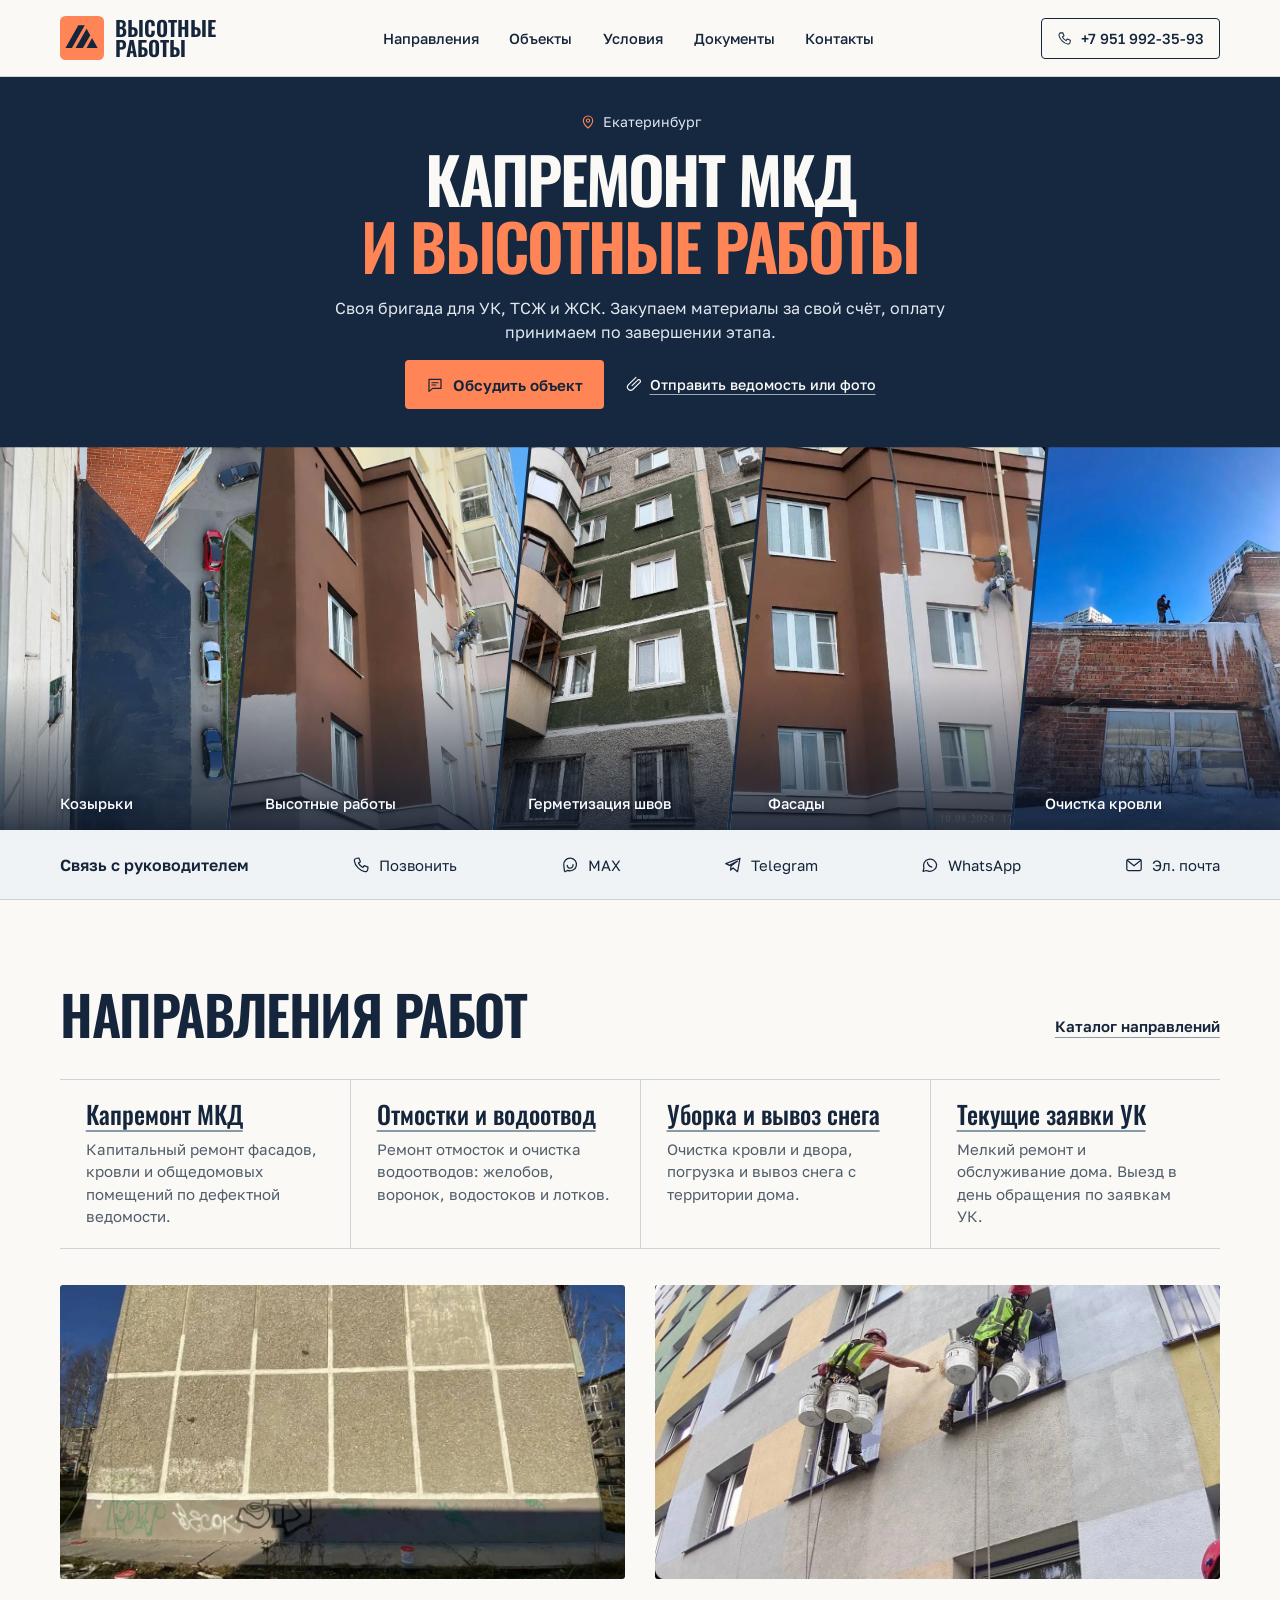
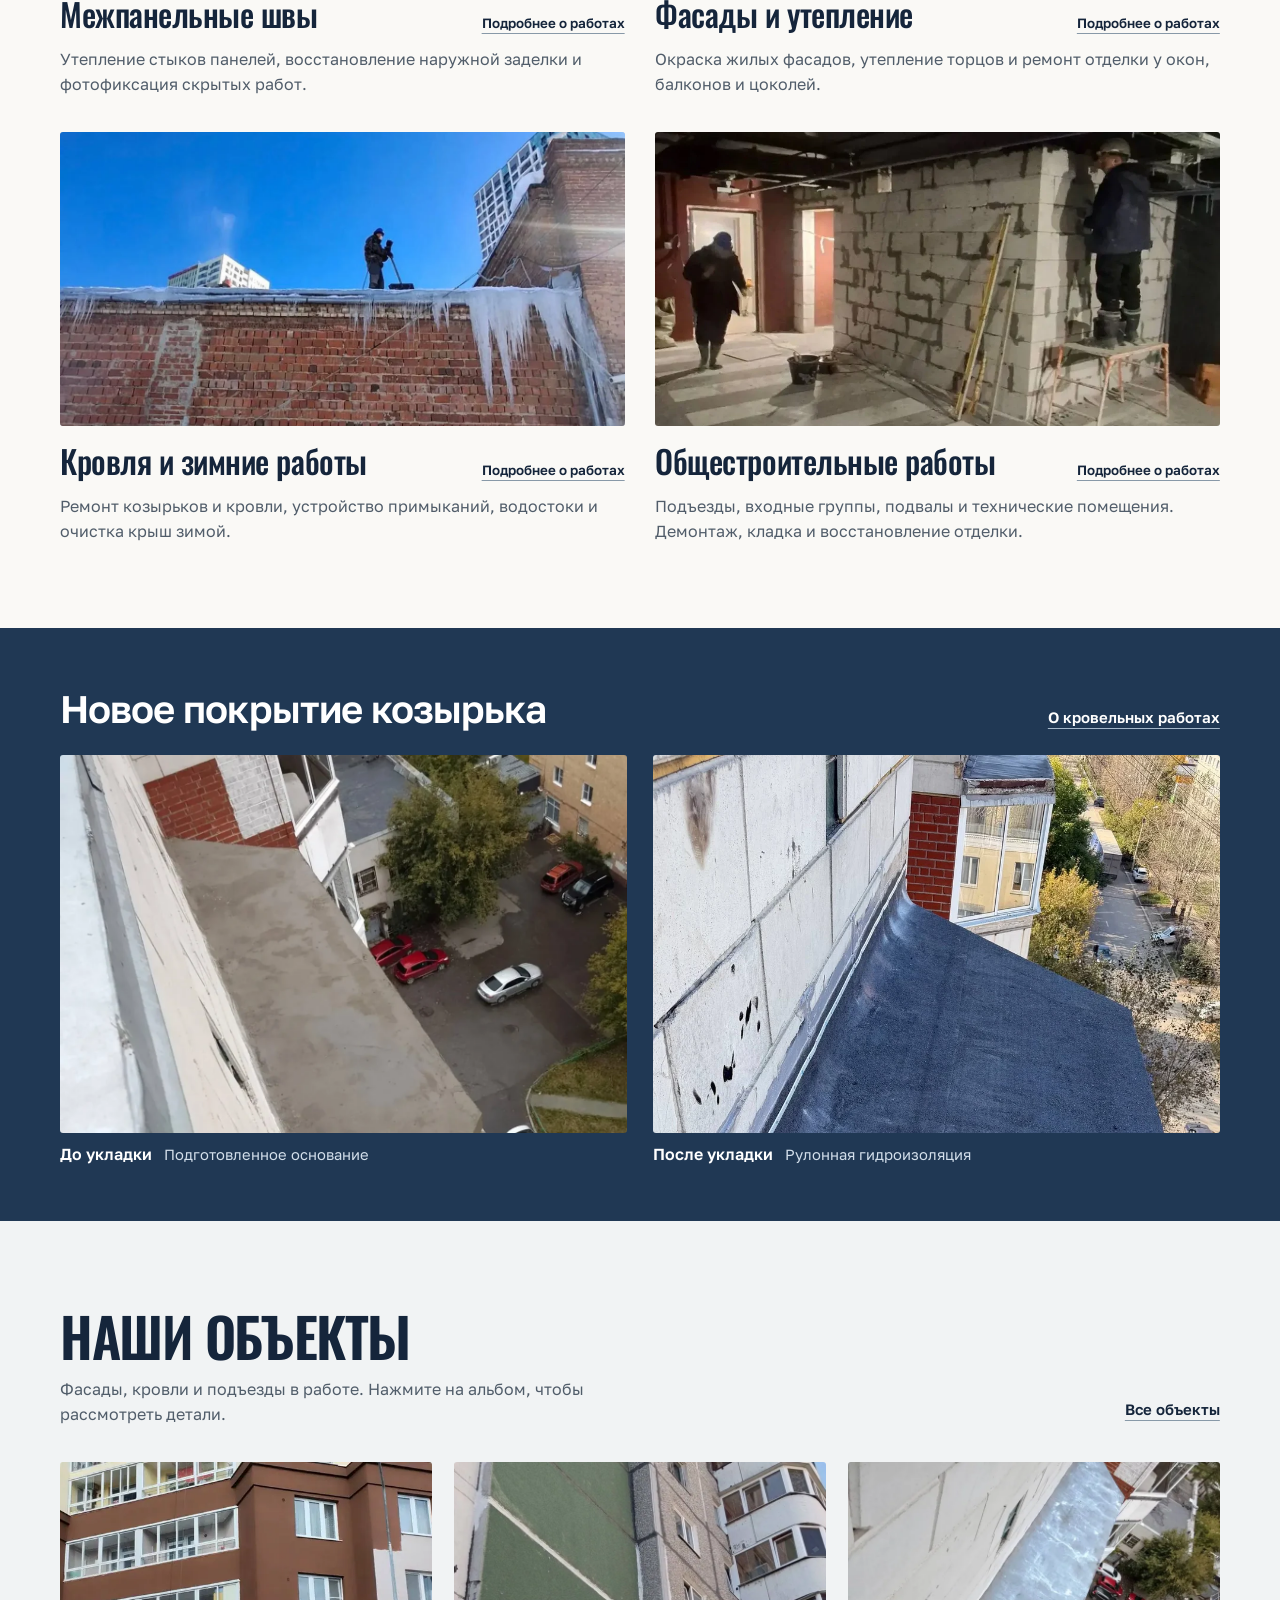
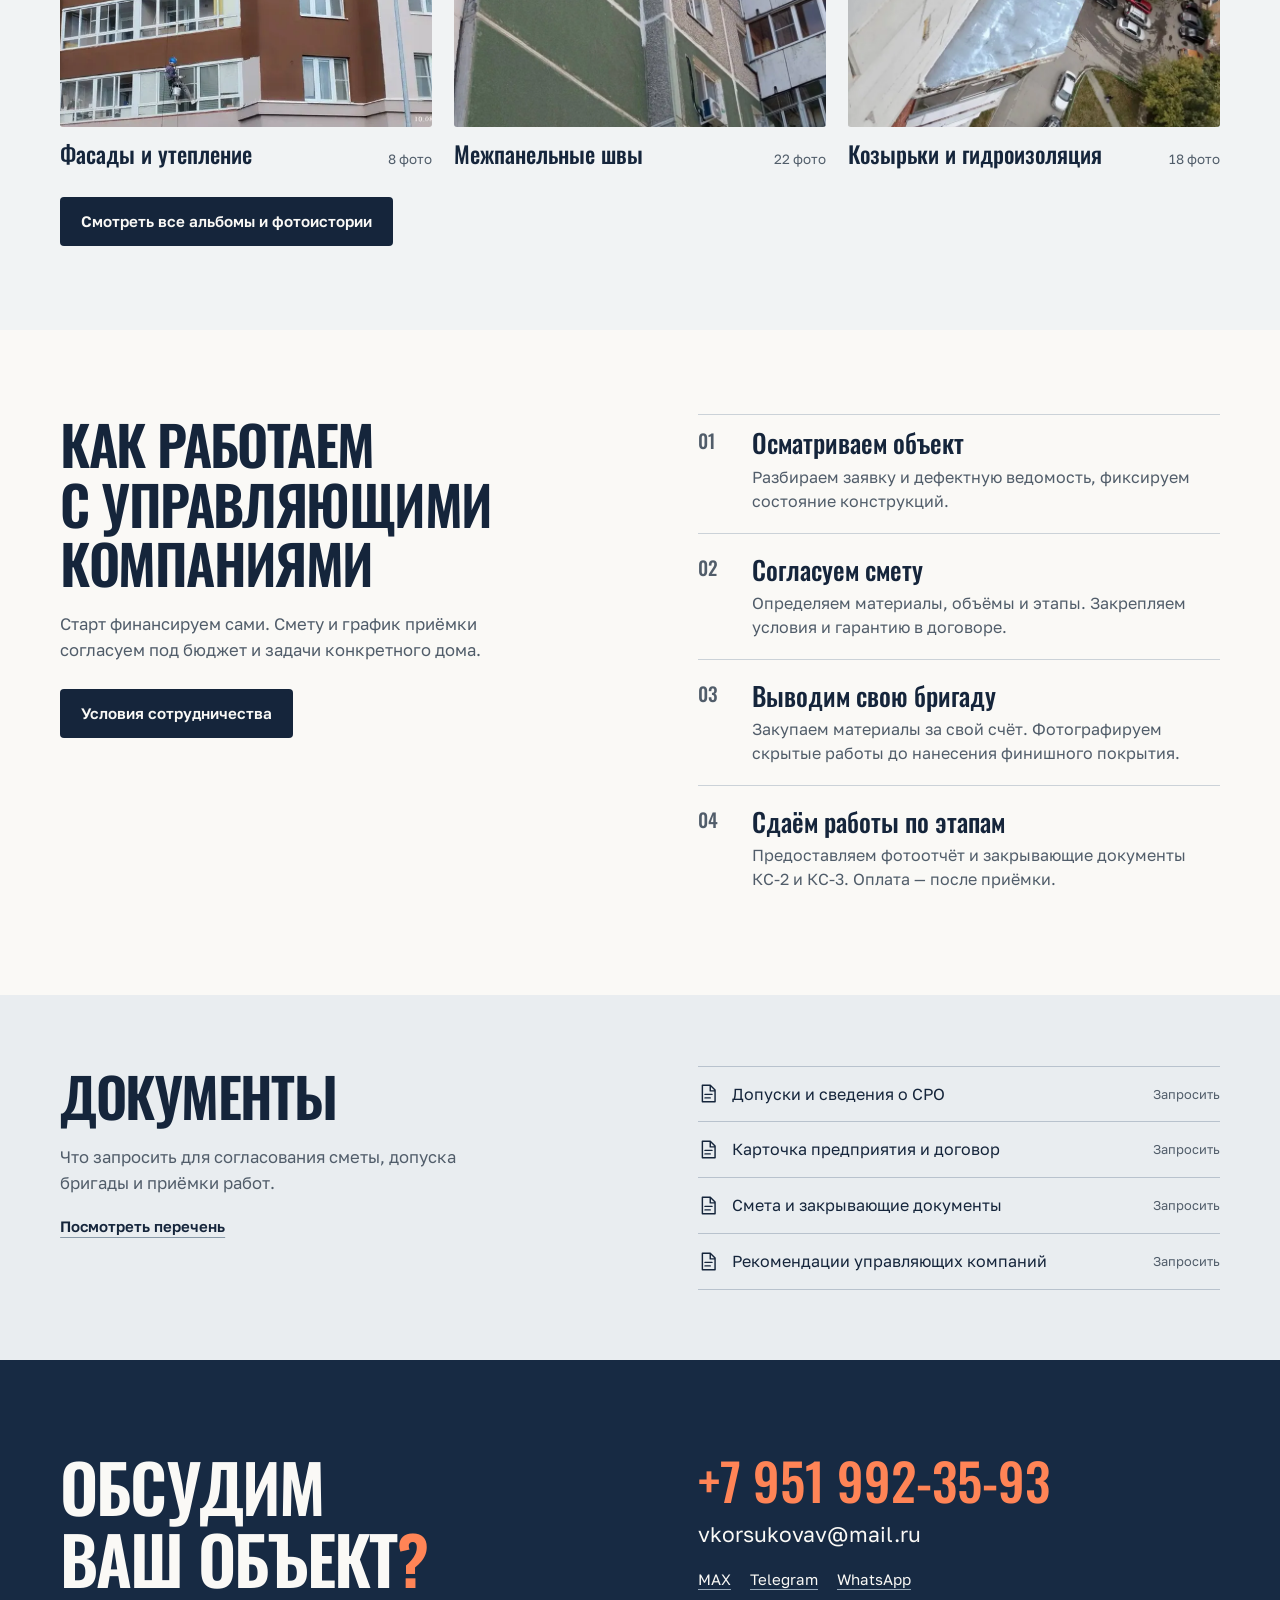
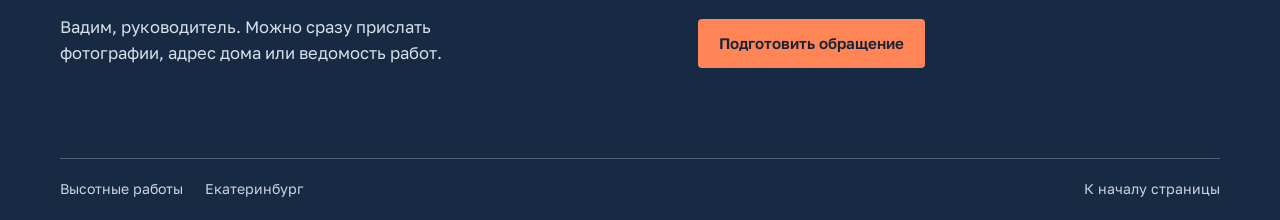
==== commit e244fc4c: "Expand maintenance services and update facade photo" ====
--- a/index.html
+++ b/index.html
@@ -68,7 +68,7 @@
         <button data-hero="4"><img src="assets/photos/hero-96.webp" alt="Работник очищает крышу от снега" loading="lazy"><span>Очистка кровли</span></button>
       </div>
       <div class="mobile-panorama" aria-hidden="true">
-        <div class="is-current" data-mobile-photo="25" data-label="Утепление фасада" data-caption="Двое рабочих монтируют фасадный утеплитель в подвесной люльке."></div>
+        <div class="is-current" data-mobile-photo="97" data-label="Работы на фасаде" data-caption="Двое промышленных альпинистов работают на фасаде жилого дома."></div>
         <div data-mobile-photo="26" data-label="Покраска фасада" data-caption="Промышленный альпинист в синей каске красит фасад жилого дома."></div>
         <div data-mobile-photo="91" data-label="Козырьки" data-caption="Металлическое покрытие козырька, вид сверху вдоль фасада."></div>
         <div data-mobile-photo="96" data-label="Очистка кровли" data-caption="Рабочий очищает крышу кирпичного здания от снега."></div>
@@ -77,7 +77,7 @@
         <div class="panorama-controls">
           <button id="hero-play" aria-label="Остановить автосмену фото"><svg class="icon" aria-hidden="true"><use href="#i-pause"/></svg></button>
           <button id="hero-prev" aria-label="Предыдущий кадр"><svg class="icon" aria-hidden="true"><use href="#i-prev"/></svg></button>
-          <button id="hero-open" aria-label="Открыть фото: Утепление фасада"><span id="hero-count">1 / 4</span><span id="hero-photo-name">Утепление фасада</span></button>
+          <button id="hero-open" aria-label="Открыть фото: Работы на фасаде"><span id="hero-count">1 / 4</span><span id="hero-photo-name">Работы на фасаде</span></button>
           <button id="hero-next" aria-label="Следующий кадр"><svg class="icon" aria-hidden="true"><use href="#i-next"/></svg></button>
         </div>
         <span class="sr-only" id="hero-announcement" aria-live="polite"></span>
@@ -94,10 +94,15 @@
       </div>
     </div>
     </div>
-    <section id="services" class="section wrap"><div class="section-head"><h2>Направления работ</h2><a class="text-action" href="services.html">Каталог направлений</a></div><div class="direction-cards">
+    <section id="services" class="section wrap">
+  <div class="section-head"><h2>Направления работ</h2><a class="text-action" href="services.html">Каталог направлений</a></div>
+  <div class="service-index" role="group" aria-label="Ремонт и обслуживание домов">
+    <a href="capital-repair.html"><strong>Капремонт МКД</strong><span>Капитальный ремонт фасадов, кровли и общедомовых помещений по дефектной ведомости.</span></a><a href="drainage.html"><strong>Отмостки и водоотвод</strong><span>Ремонт отмосток и очистка водоотводов: желобов, воронок, водостоков и лотков.</span></a><a href="winter.html"><strong>Уборка и вывоз снега</strong><span>Очистка кровли и двора, погрузка и вывоз снега с территории дома.</span></a><a href="maintenance.html"><strong>Текущие заявки УК</strong><span>Мелкий ремонт и обслуживание дома. Выезд в день обращения по заявкам УК.</span></a>
+  </div>
+  <div class="direction-cards">
     <article class="direction-card"><a class="card-photo" href="seams.html" aria-label="Межпанельные швы"><img src="assets/photos/63.webp" alt="Межпанельные швы на объекте бригады" loading="lazy"></a>
     <div class="direction-copy"><h3><a href="seams.html">Межпанельные швы</a></h3><p>Утепление стыков панелей, восстановление наружной заделки и фотофиксация скрытых работ.</p><a class="text-action" href="seams.html">Подробнее о работах</a></div></article>
-    <article class="direction-card"><a class="card-photo" href="facades.html" aria-label="Фасады и утепление"><img src="assets/photos/framed/25.webp" alt="Фасады и утепление на объекте бригады" loading="lazy"></a>
+    <article class="direction-card"><a class="card-photo" href="facades.html" aria-label="Фасады и утепление"><img src="assets/photos/97.webp" alt="Двое промышленных альпинистов работают на фасаде." loading="lazy"></a>
     <div class="direction-copy"><h3><a href="facades.html">Фасады и утепление</a></h3><p>Окраска жилых фасадов, утепление торцов и ремонт отделки у окон, балконов и цоколей.</p><a class="text-action" href="facades.html">Подробнее о работах</a></div></article>
     <article class="direction-card"><a class="card-photo" href="roofs.html" aria-label="Кровля, козырьки и зимнее обслуживание"><img src="assets/photos/framed/96.webp" alt="Кровля, козырьки и зимнее обслуживание на объекте бригады" loading="lazy"></a>
     <div class="direction-copy"><h3><a href="roofs.html">Кровля и зимние работы</a></h3><p>Ремонт козырьков и кровли, устройство примыканий, водостоки и очистка крыш зимой.</p><a class="text-action" href="roofs.html">Подробнее о работах</a></div></article>
@@ -118,6 +123,9 @@
     <section id="contacts" class="contact-section"><div class="wrap contact-grid"><div><h2>Обсудим<br>ваш объект<span>?</span></h2><p>Вадим, руководитель. Можно сразу прислать фотографии, адрес дома или ведомость работ.</p></div><div class="contact-details"><a class="big-phone" href="tel:+79519923593">+7 951 992-35-93</a><a class="email" href="mailto:vkorsukovav@mail.ru">vkorsukovav@mail.ru</a><div class="messengers"><button data-contact="max">MAX</button><a href="https://t.me/+79519923593" target="_blank" rel="noopener">Telegram</a><a href="https://wa.me/79519923593" target="_blank" rel="noopener">WhatsApp</a></div><button class="button primary" data-contact="discussion">Подготовить обращение</button></div></div></section>
   </main>
   <footer><div class="wrap footer-inner"><span>Высотные работы</span><span>Екатеринбург</span><a href="#main">К началу страницы</a></div></footer>
+  <a class="button primary floating-call" href="tel:+79519923593">
+    <svg class="icon" aria-hidden="true"><use href="#i-phone"/></svg><span>Позвонить</span>
+  </a>
   <dialog id="gallery" aria-labelledby="gallery-title">
     <div class="gallery-shell">
       <div class="gallery-top"><h2 id="gallery-title"></h2><button id="gallery-fit" hidden>Весь кадр</button><button class="icon-button" data-close aria-label="Закрыть фотографии"><svg class="icon"><use href="#i-cross"/></svg></button></div>
--- a/styles.css
+++ b/styles.css
@@ -160,6 +160,7 @@
 .footer-inner { min-height: 62px; display: flex; align-items: center; gap: 22px; color: #cad4df; font-size: .88rem; position: relative; }
 .footer-inner::before { content: ''; height: 1px; background: #4c6078; position: absolute; top: 0; left: var(--edge); right: var(--edge); }
 .footer-inner a { margin-left: auto; }
+.floating-call { display: none; }
 dialog { padding: 0; border: 0; max-height: 90dvh; max-width: calc(100vw - 28px); border-radius: 8px; color: var(--ink); background: var(--paper); }
 dialog::backdrop { background: rgba(8,19,34,.78); }
 .icon-button { padding: 9px; display: grid; place-items: center; width: 42px; height: 42px; border: 1px solid currentColor; border-radius: 50%; }
@@ -227,6 +228,9 @@
 }
 @media (max-width: 640px) {
   :root { --edge: 20px; --head-height: 62px; }
+  main, .mobile-nav { text-align: center; }
+  main :is(h1, h2, h3) { text-wrap: balance; }
+  main p { text-wrap: pretty; }
   .identity { gap: 8px; }
   .identity img { width: 34px; height: 34px; }
   .identity span { font-size: 16px; }
@@ -262,13 +266,18 @@
   .more { margin-top: 24px; }
   .terms-grid,.docs-grid,.contact-grid { grid-template-columns: 1fr; gap: 28px; }
   .terms-intro h2 br { display: none; }
-  .terms-intro h2 br::after { content:' '; }
-  .terms-intro p,.docs-grid p,.contact-section p { margin-top: 12px; font-size: 1rem; }
-  .steps li { grid-template-columns: 28px 1fr; gap: 10px; padding-block: 15px; }
+  .terms-intro p,.docs-grid p,.contact-section p { margin: 12px auto 0; font-size: 1rem; }
+  .steps li,.steps li:first-child { grid-template-columns: minmax(0,1fr); justify-items: center; gap: 6px; padding-block: 17px; }
+  .steps li::before { color: #9e411f; line-height: 1.1; }
   .steps h3 { font-size: 1.45rem; }
+  .steps p { margin-inline: auto; max-width: 42ch; }
   .docs { padding-block: 46px; }
+  .doc-list button { justify-content: center; text-align: center; }
   .contact-section { padding-block: 49px; }
-  .footer-inner { flex-wrap: wrap; gap: 9px 16px; padding-block: 16px; font-size: .78rem; }
+  .contact-details { align-items: center; }
+  .messengers { justify-content: center; }
+  .footer-inner { flex-wrap: wrap; justify-content: center; text-align: center; gap: 9px 16px; padding-block: 16px; font-size: .78rem; }
+  .footer-inner a { flex-basis: 100%; margin: 0; }
   .gallery-bottom { font-size: .88rem; }
 }
 @media (max-width: 365px) {
@@ -315,7 +324,13 @@
   }
   .mobile-panorama > div { position: absolute; inset: 0; background-size: cover; opacity: 0; transition: opacity .75s ease-in-out; }
   .mobile-panorama > .is-current { z-index: 1; opacity: 1; }
-  [data-mobile-photo="25"] { background-image: url(assets/photos/25.webp); background-position: 50% 72%; }
+  .mobile-panorama > [data-mobile-photo="97"] {
+    top: auto;
+    height: 38%;
+    background-image: url(assets/photos/97.webp);
+    background-position: 48% center;
+    mask-image: linear-gradient(to bottom, transparent, #000 9%);
+  }
   [data-mobile-photo="26"] { background-image: url(assets/photos/26.webp); background-position: 25% 52%; }
   [data-mobile-photo="91"] { background-image: url(assets/photos/91.webp); background-position: 53% 50%; }
   [data-mobile-photo="96"] { background-image: url(assets/photos/hero-96.webp); background-position: 56% 50%; }
@@ -329,11 +344,44 @@
   #hero-photo-name { color: white; text-decoration: underline; text-underline-offset: 3px; }
 }
 @media (max-width: 540px) {
-  .hero { min-height: max(450px,calc(100svh - var(--head-height) - 97px)); }
   .hero-intro { padding-block: 26px clamp(38px,9svh,78px); }
   .hero h1 { font-size: clamp(1.96rem,8.7vw,2.94rem); }
   .hero-actions { flex-direction: column; }
   .hero-actions > * { width: min(100%,375px); }
+}
+@media (max-width: 640px), (max-width: 920px) and (orientation: landscape) and (pointer: coarse) {
+  :root {
+    --call-height: 50px;
+    --call-bottom: max(16px, env(safe-area-inset-bottom));
+    --call-clearance: calc(var(--call-height) + var(--call-bottom) + 10px);
+    scroll-padding-bottom: var(--call-clearance);
+  }
+  .floating-call {
+    display: inline-flex;
+    position: fixed;
+    z-index: 4;
+    right: max(var(--edge), env(safe-area-inset-right));
+    bottom: var(--call-bottom);
+    min-height: var(--call-height);
+    border: 1px solid #8f371c;
+    border-radius: 999px;
+    box-shadow: 0 3px 12px #0e20334d;
+  }
+  footer { padding-bottom: var(--call-clearance); }
+}
+@media (max-width: 640px) {
+  .hero { min-height: max(400px,calc(100svh - var(--head-height) - 99px - var(--call-clearance))); }
+}
+@media (max-width: 540px) and (max-height: 650px) {
+  .hero-intro { padding-block: 19px 23px; }
+}
+@media (max-width: 640px) and (max-height: 610px) and (orientation: portrait) {
+  /* Let the shortcut sit beside the contact heading while the links remain reachable. */
+  .hero-screen .strip-inner { padding-top: calc(var(--call-clearance) - 12px); }
+}
+@media (max-width: 920px) and (max-height: 510px) and (orientation: landscape) and (pointer: coarse) {
+  .floating-call { width: var(--call-height); padding: 0; }
+  .floating-call span { position: absolute; width: 1px; height: 1px; overflow: hidden; clip-path: inset(50%); white-space: nowrap; }
 }
 @media (max-width: 920px) and (max-height: 510px) {
   .hero { min-height: 0; }
@@ -348,7 +396,7 @@
   .gallery-shell { gap: 8px; padding: max(8px,env(safe-area-inset-top)) 10px max(10px,env(safe-area-inset-bottom)); }
   .gallery-top { gap: 6px; }
   .gallery-bottom { display: grid; grid-template-columns: 1fr; gap: 4px; }
-  #gallery-caption { padding: 2px 3px; }
+  #gallery-caption { padding: 2px 3px; text-align: center; }
 }
 @media (max-height: 460px) {
   #gallery { width: 100vw; height: 100dvh; margin: 0; border-radius: 0; }
--- a/expanded.css
+++ b/expanded.css
@@ -7,6 +7,12 @@
 .text-action:hover { text-decoration-color: #c04922; }
 .section-head > .text-action, .story-heading > .text-action { flex: none; }
 .section-head > div > p { margin-top: 12px; max-width: 62ch; }
+.service-index { display: grid; grid-template-columns: repeat(4,minmax(0,1fr)); margin-bottom: 36px; border-block: 1px solid var(--line); }
+.service-index a { padding: 20px clamp(14px,2vw,26px); }
+.service-index a + a { border-inline-start: 1px solid var(--line); }
+.service-index a:hover { background: var(--tint); }
+.service-index strong { display: block; font: 500 1.55rem/1.16 var(--display); text-decoration: underline; text-underline-offset: 5px; text-decoration-color: #8899a8; }
+.service-index span { display: block; margin-top: 9px; color: var(--muted); font-size: .94rem; line-height: 1.5; }
 .direction-cards { display: grid; grid-template-columns: repeat(2, minmax(0,1fr)); gap: 35px clamp(18px,2.4vw,36px); }
 .direction-card { min-width: 0; }
 .card-photo { display: block; position: relative; overflow: hidden; background: #d3dae0; border-radius: 3px; aspect-ratio: 1.92; }
@@ -107,10 +113,17 @@
 }
 @media (max-width: 790px) {
   .purpose-grid { gap: 16px; }
+  .service-index { grid-template-columns: repeat(2,minmax(0,1fr)); }
+  .service-index a:nth-child(odd) { border-inline-start: 0; }
+  .service-index a:nth-child(n+3) { border-top: 1px solid var(--line); }
   .portfolio-albums { grid-template-columns: repeat(2,minmax(0,1fr)); }
   .direction-intro h1 { font-size: clamp(2.3rem,5.6vw,3rem); }
 }
 @media (max-width: 640px) {
+  .service-index { grid-template-columns: minmax(0,1fr); margin-bottom: 28px; }
+  .service-index a + a { border-inline-start: 0; border-top: 1px solid var(--line); }
+  .service-index a { padding: 15px 8px; }
+  .service-index span { max-width: 35ch; margin: 6px auto 0; }
   .direction-cards { grid-template-columns: 1fr; gap: 24px; }
   .card-photo { aspect-ratio: 1.59; }
   .direction-copy { padding-top: 11px; }
@@ -122,15 +135,17 @@
   .section-head > div > p { margin-top: 9px; }
   .home-albums,.portfolio-albums { grid-template-columns: 1fr; gap: 24px; }
   .home-albums .album-image,.portfolio-albums .album-image,.album:first-child .album-image { aspect-ratio: 1.56; }
-  .home-albums .album-label,.portfolio-albums .album-label { display: flex; }
+  .album { text-align: center; }
+  .home-albums .album-label,.portfolio-albums .album-label { display: flex; flex-wrap: wrap; justify-content: center; }
   .home-albums .album-label strong,.portfolio-albums .album-label strong { font-size: 1.45rem; }
-  .crumbs { font-size: .82rem; gap: 5px; }
+  .crumbs { justify-content: center; font-size: .82rem; gap: 5px; }
   .page-head { padding-block: 19px 31px; }
   .page-head h1,.direction-intro h1 { font-size: clamp(2.18rem,8.3vw,3.05rem); overflow-wrap: anywhere; }
   .page-head p,.direction-intro p { font-size: 1rem; }
   .direction-hero { padding-block: 16px 21px; }
   .direction-intro { margin-top: 17px; }
   .direction-intro figure img { height: clamp(210px,55vw,315px); }
+  .direction-intro figcaption { inset-inline: 0; bottom: 0; }
   .purpose-grid { grid-template-columns: 1fr; gap: 19px; margin-top: 20px; }
   .purpose-grid article { padding-top: 12px; }
   .purpose-grid p { margin-top: 6px; }
@@ -138,20 +153,22 @@
   .photo-series button,.photo-series.paired button { aspect-ratio: 1.5; }
   .photo-series figcaption { margin-top: 5px; }
   .inside .terms-grid h2 br,.inside .docs-grid h2 br,.contacts-page h2 br { display: none; }
-  .related .wrap { align-items: flex-start; flex-direction: column; gap: 11px; }
+  .questions summary { padding-inline: 34px; }
+  .related .wrap { align-items: center; flex-direction: column; gap: 11px; }
+  .related h3 { margin-right: 0; }
   .story-heading { display: block; }
   .story-heading .text-action { margin-top: 9px; }
   .resource-photo { height: 240px; }
-  .doc-library article { grid-template-columns: 30px minmax(0,1fr); gap: 14px; padding: 20px 0; }
+  .doc-library article { grid-template-columns: minmax(0,1fr); justify-items: center; gap: 10px; padding: 20px 0; }
   .doc-index { width: 30px; height: 38px; }
   .doc-index .icon { width: 20px; }
-  .doc-library article .button { grid-column: 2; justify-self: start; min-height: 41px; }
-}
-
-@media (max-width: 640px) {
+  .doc-library article .button { min-height: 44px; }
+  .channels-page .channel-links > * { justify-content: center; padding-inline: 12px; text-align: center; }
+  main :is(.section-head, .direction-copy, .page-head, .direction-intro, .intake, .purpose-grid, .questions, .story-heading, .resource-layout, .doc-library) p,
+  .photo-series figcaption { margin-inline: auto; max-width: 48ch; }
   .feature-heading { display: block; margin-bottom: 16px; }
   .feature-heading .text-action { margin-top: 8px; }
   .repair-pair img { aspect-ratio: 1.08; }
-  .repair-pair figcaption { display: grid; gap: 3px; font-size: .95rem; }
+  .repair-pair figcaption { display: grid; justify-items: center; gap: 3px; font-size: .95rem; }
   .repair-pair figcaption span { font-size: .85rem; line-height: 1.35; }
 }
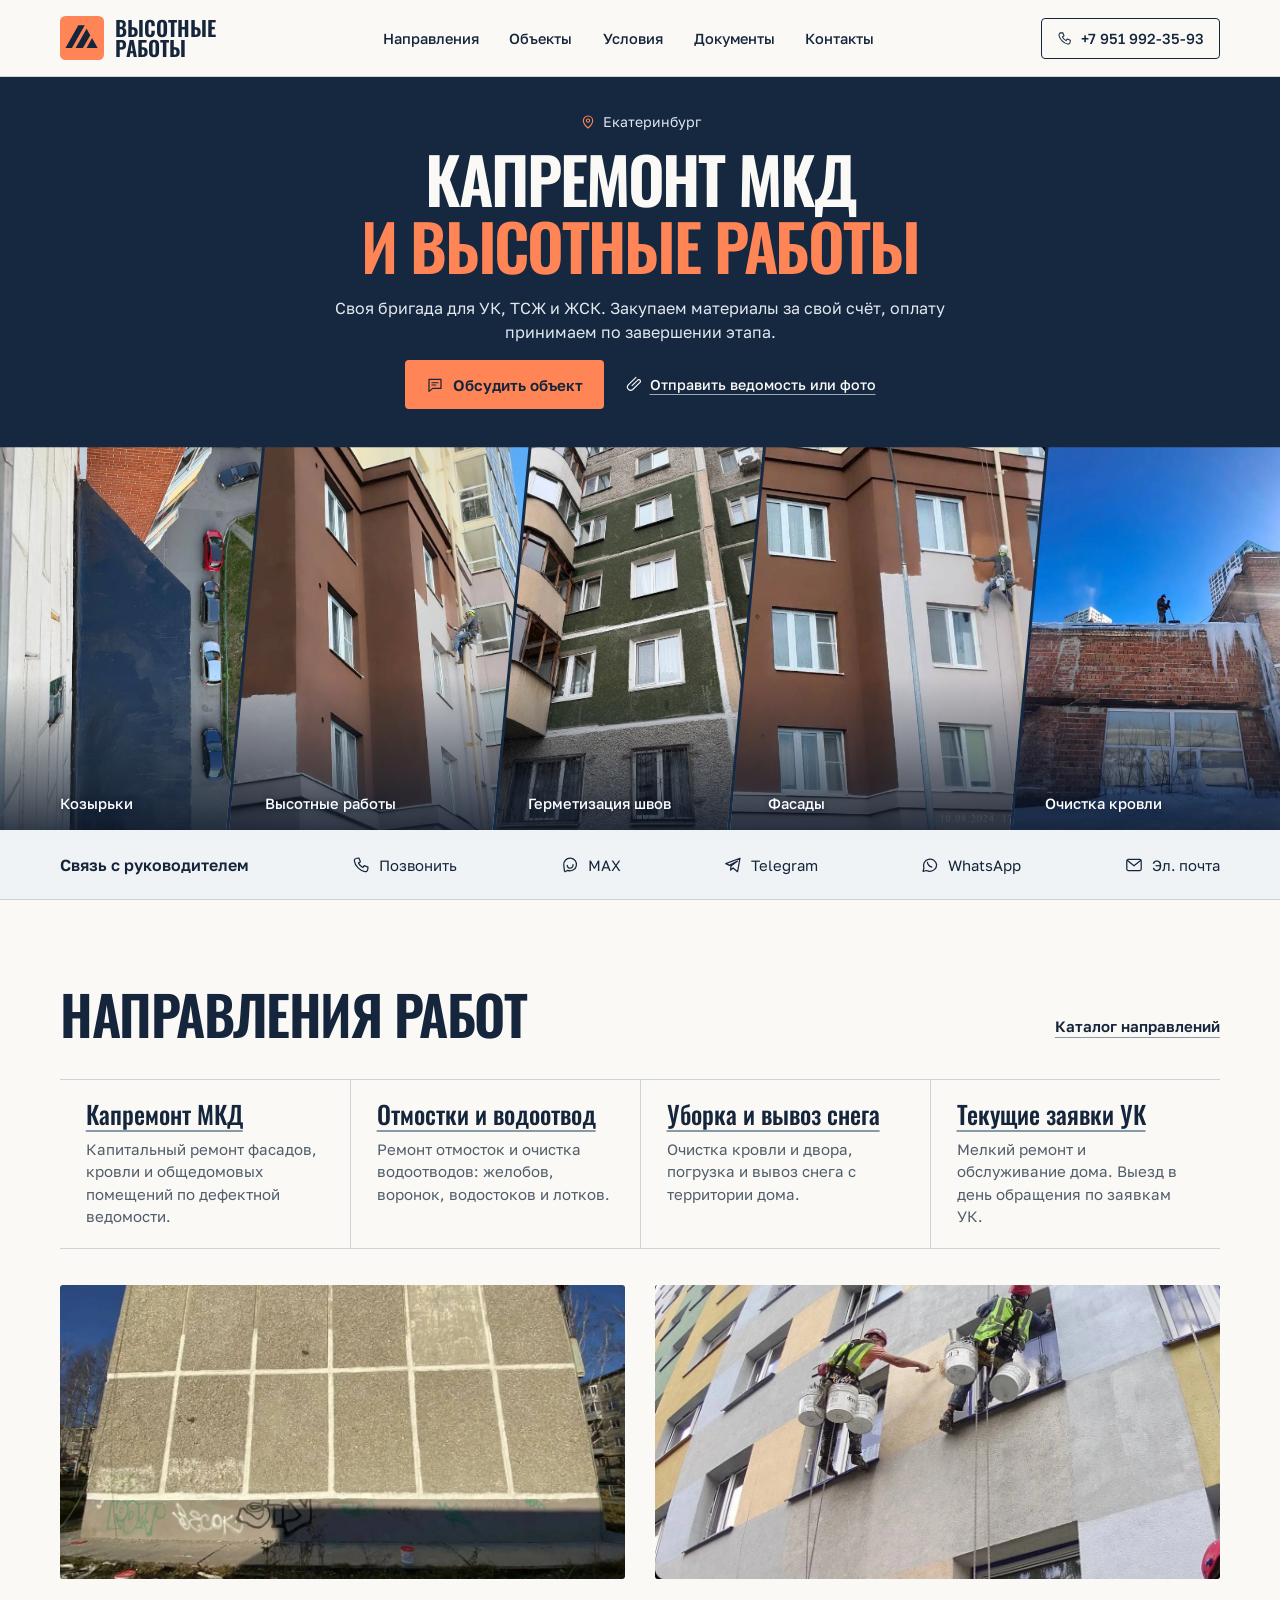
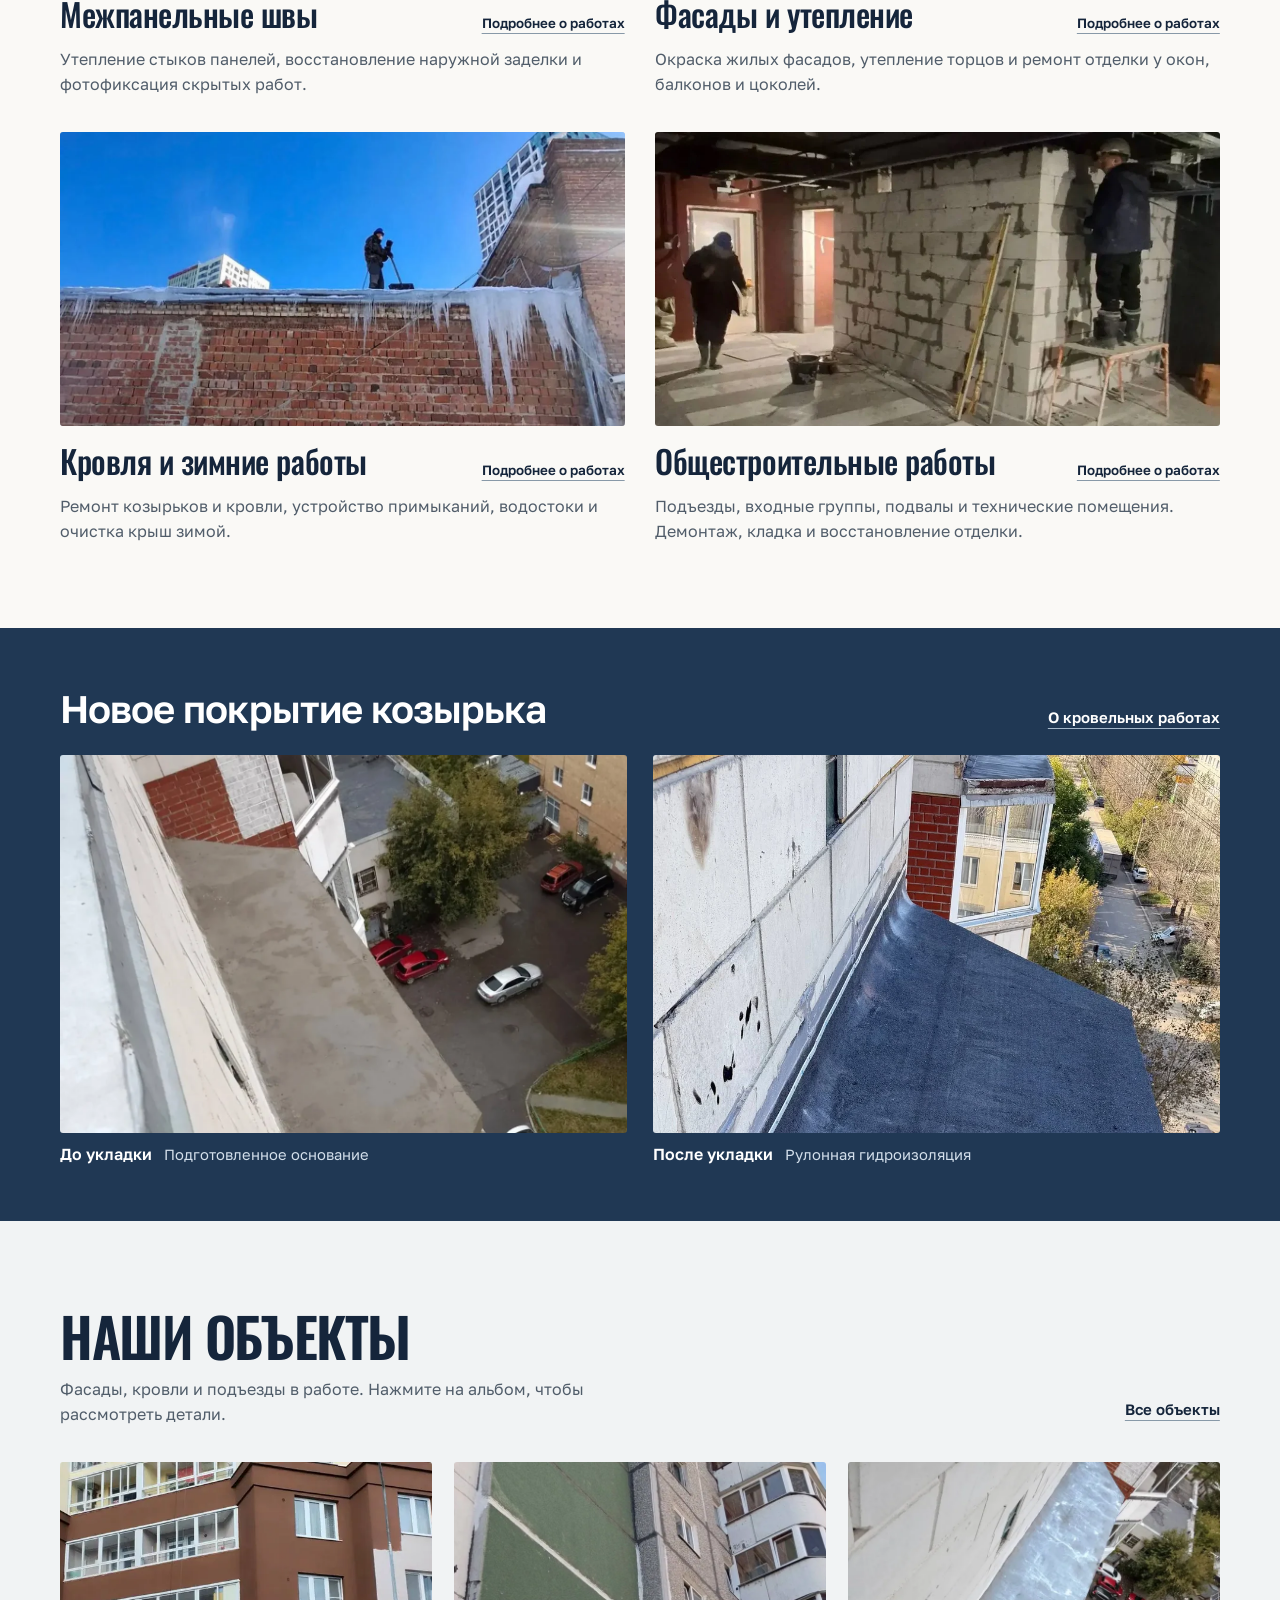
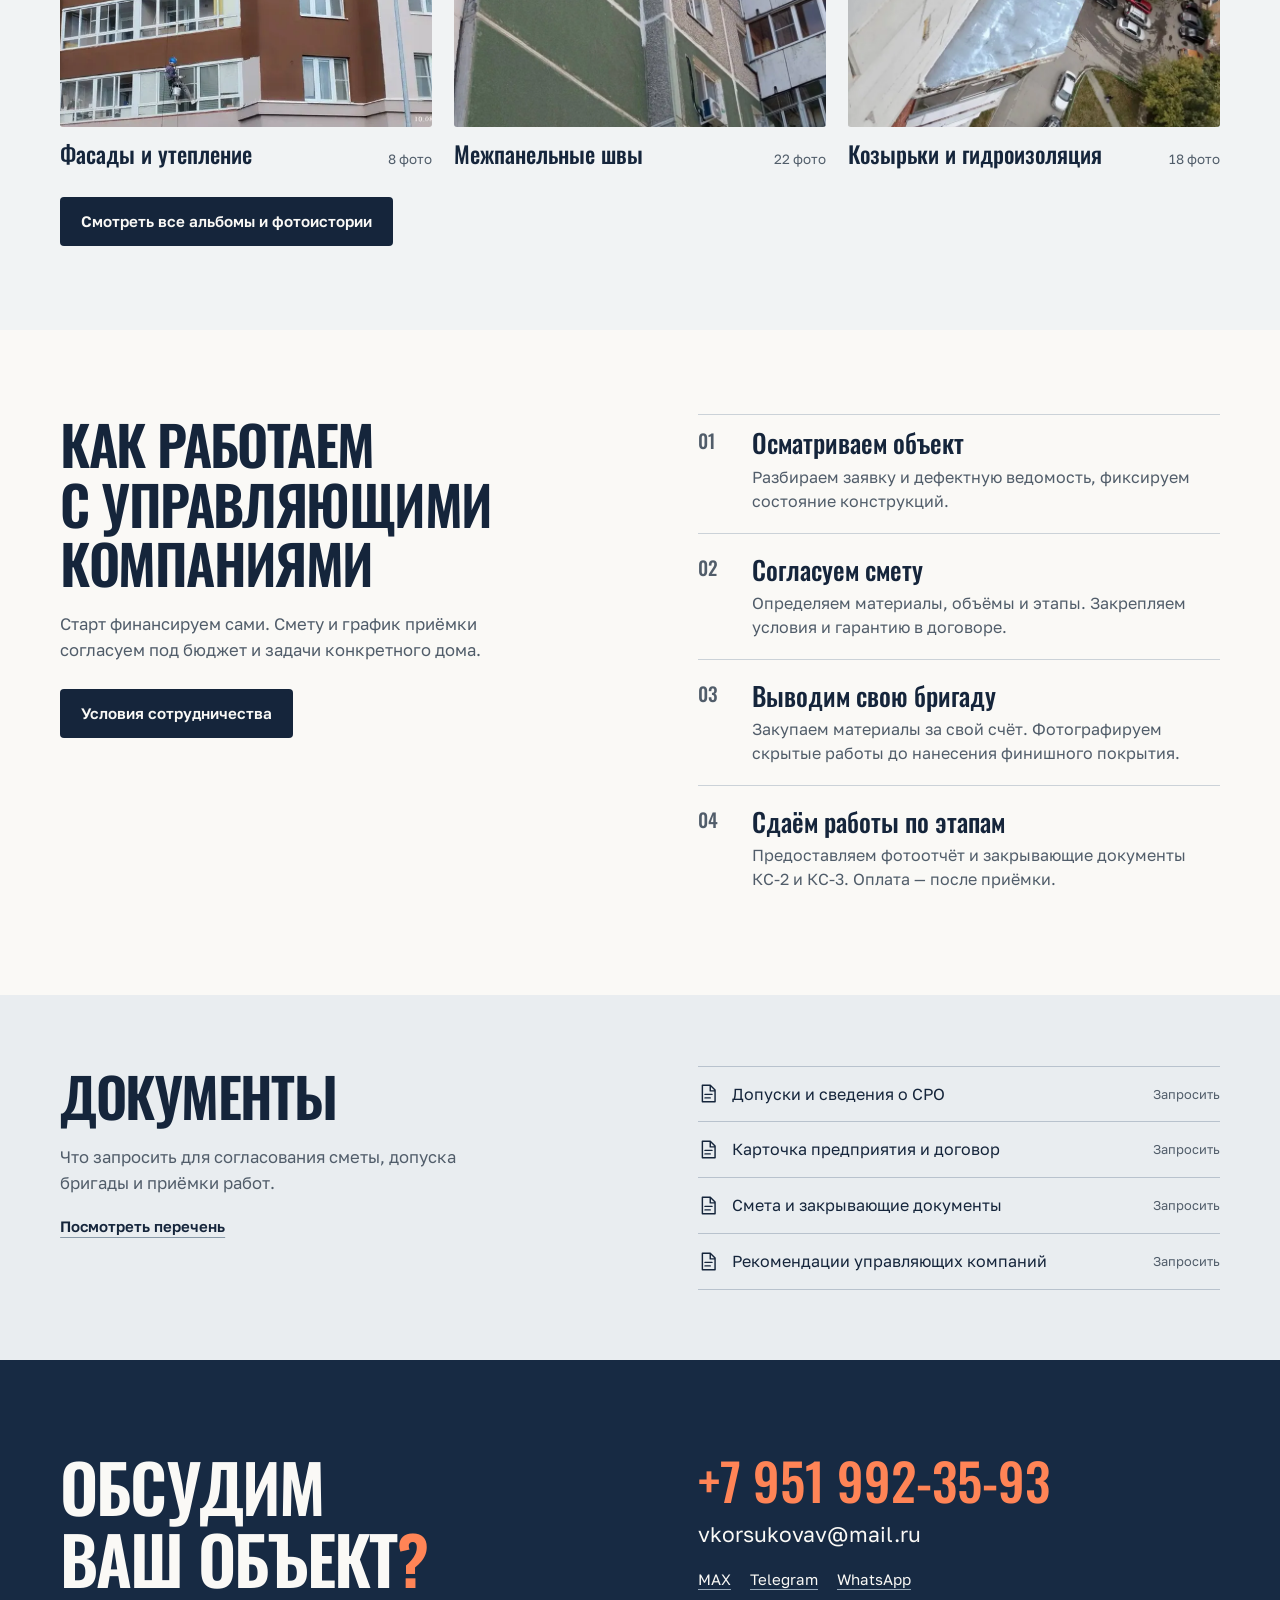
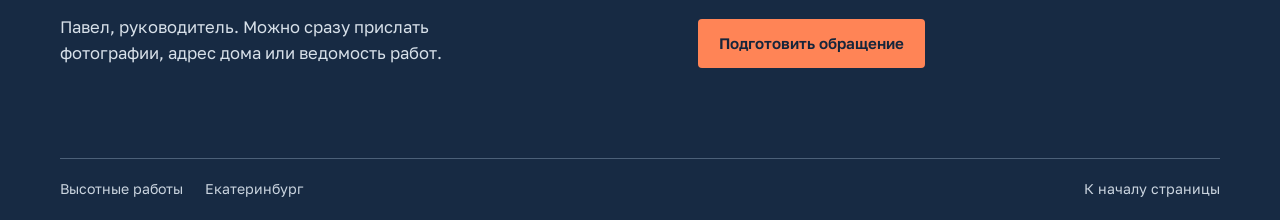
==== commit a384ab74: "Update site contact name to Pavel" ====
--- a/index.html
+++ b/index.html
@@ -120,7 +120,7 @@
     </section>
     <section id="documents" class="docs"><div class="wrap docs-grid"><div><h2>Документы</h2><p>Что запросить для согласования сметы, допуска бригады и приёмки работ.</p><a class="text-action" href="documents.html">Посмотреть перечень</a></div><div class="doc-list">
   <button data-topic="Допуски и сведения о СРО"><svg class="icon" aria-hidden="true"><use href="#i-doc"/></svg><span>Допуски и сведения о СРО</span><small>Запросить</small></button><button data-topic="Карточка предприятия и договор"><svg class="icon" aria-hidden="true"><use href="#i-doc"/></svg><span>Карточка предприятия и договор</span><small>Запросить</small></button><button data-topic="Смета и закрывающие документы"><svg class="icon" aria-hidden="true"><use href="#i-doc"/></svg><span>Смета и закрывающие документы</span><small>Запросить</small></button><button data-topic="Рекомендации управляющих компаний"><svg class="icon" aria-hidden="true"><use href="#i-doc"/></svg><span>Рекомендации управляющих компаний</span><small>Запросить</small></button></div></div></section>
-    <section id="contacts" class="contact-section"><div class="wrap contact-grid"><div><h2>Обсудим<br>ваш объект<span>?</span></h2><p>Вадим, руководитель. Можно сразу прислать фотографии, адрес дома или ведомость работ.</p></div><div class="contact-details"><a class="big-phone" href="tel:+79519923593">+7 951 992-35-93</a><a class="email" href="mailto:vkorsukovav@mail.ru">vkorsukovav@mail.ru</a><div class="messengers"><button data-contact="max">MAX</button><a href="https://t.me/+79519923593" target="_blank" rel="noopener">Telegram</a><a href="https://wa.me/79519923593" target="_blank" rel="noopener">WhatsApp</a></div><button class="button primary" data-contact="discussion">Подготовить обращение</button></div></div></section>
+    <section id="contacts" class="contact-section"><div class="wrap contact-grid"><div><h2>Обсудим<br>ваш объект<span>?</span></h2><p>Павел, руководитель. Можно сразу прислать фотографии, адрес дома или ведомость работ.</p></div><div class="contact-details"><a class="big-phone" href="tel:+79519923593">+7 951 992-35-93</a><a class="email" href="mailto:vkorsukovav@mail.ru">vkorsukovav@mail.ru</a><div class="messengers"><button data-contact="max">MAX</button><a href="https://t.me/+79519923593" target="_blank" rel="noopener">Telegram</a><a href="https://wa.me/79519923593" target="_blank" rel="noopener">WhatsApp</a></div><button class="button primary" data-contact="discussion">Подготовить обращение</button></div></div></section>
   </main>
   <footer><div class="wrap footer-inner"><span>Высотные работы</span><span>Екатеринбург</span><a href="#main">К началу страницы</a></div></footer>
   <a class="button primary floating-call" href="tel:+79519923593">
--- a/styles.css
+++ b/styles.css
@@ -324,13 +324,7 @@
   }
   .mobile-panorama > div { position: absolute; inset: 0; background-size: cover; opacity: 0; transition: opacity .75s ease-in-out; }
   .mobile-panorama > .is-current { z-index: 1; opacity: 1; }
-  .mobile-panorama > [data-mobile-photo="97"] {
-    top: auto;
-    height: 38%;
-    background-image: url(assets/photos/97.webp);
-    background-position: 48% center;
-    mask-image: linear-gradient(to bottom, transparent, #000 9%);
-  }
+  [data-mobile-photo="97"] { background-image: url(assets/photos/97.webp); background-position: center; }
   [data-mobile-photo="26"] { background-image: url(assets/photos/26.webp); background-position: 25% 52%; }
   [data-mobile-photo="91"] { background-image: url(assets/photos/91.webp); background-position: 53% 50%; }
   [data-mobile-photo="96"] { background-image: url(assets/photos/hero-96.webp); background-position: 56% 50%; }
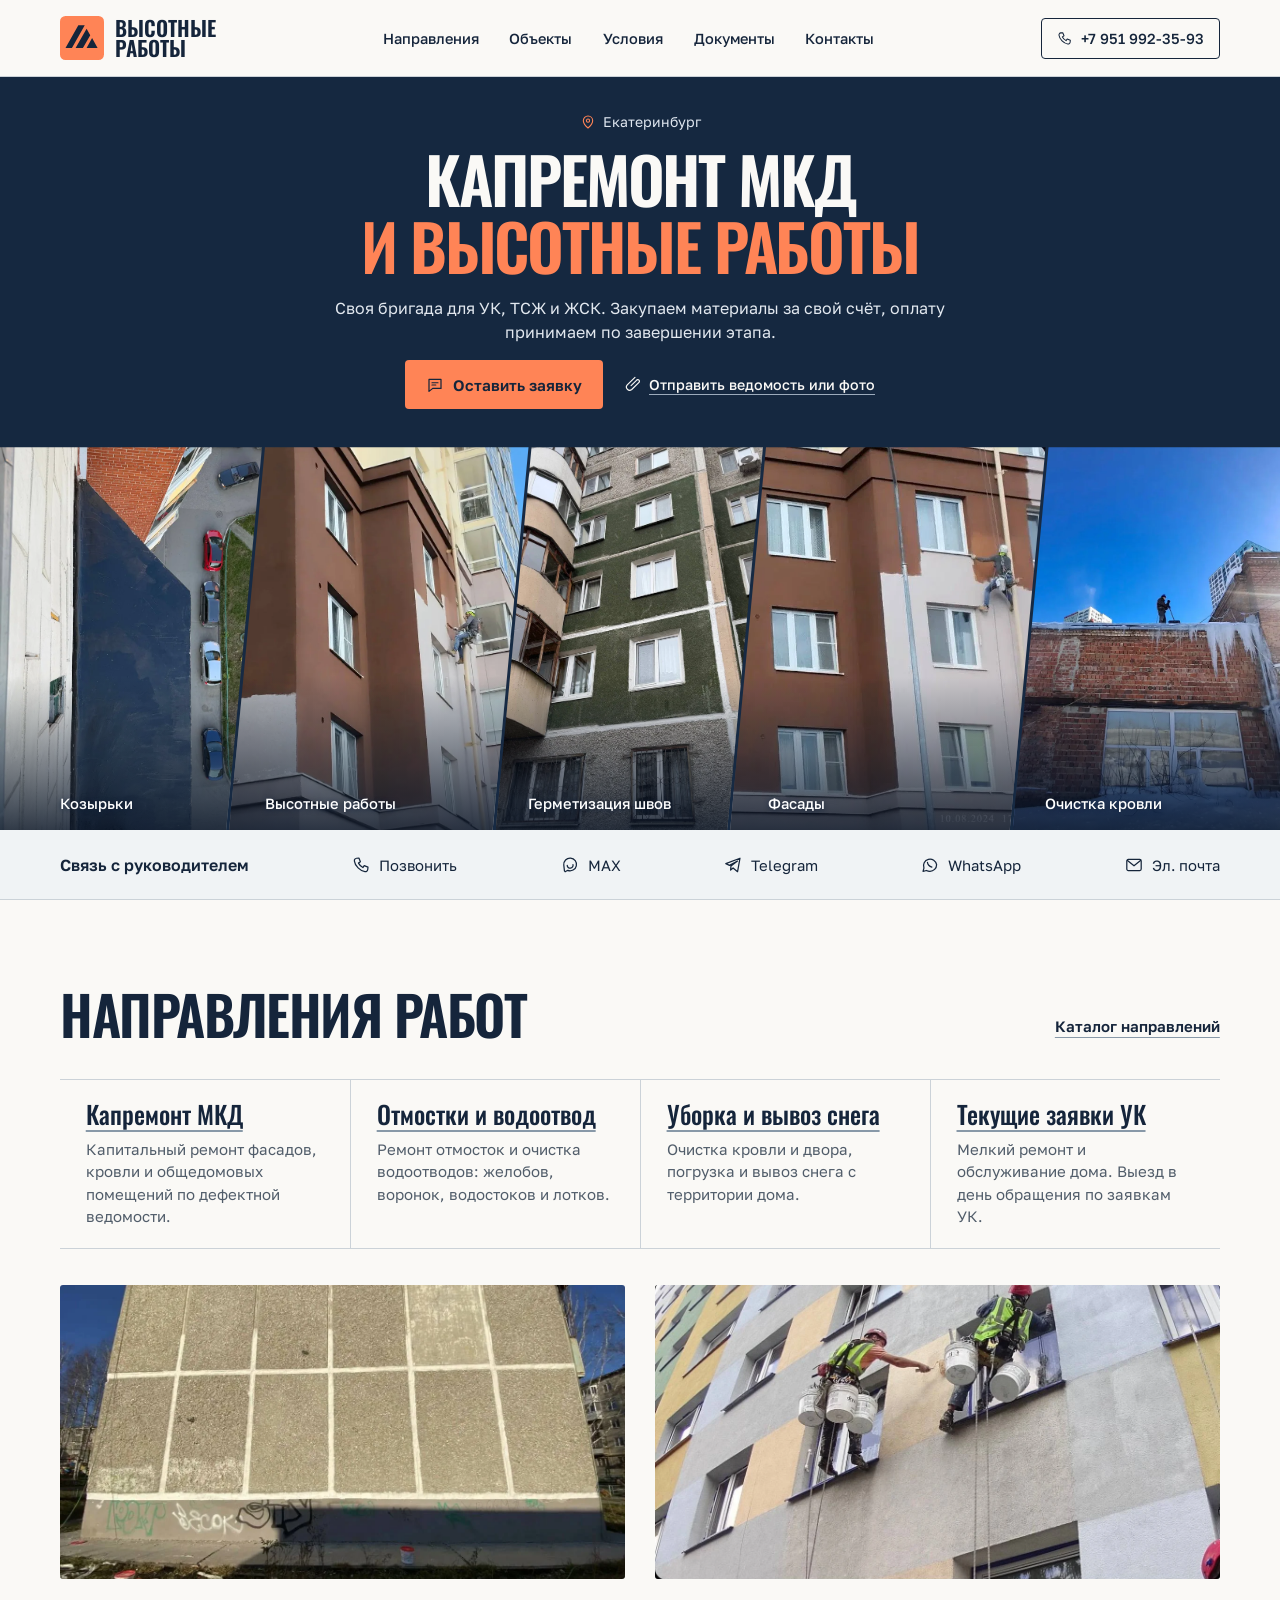
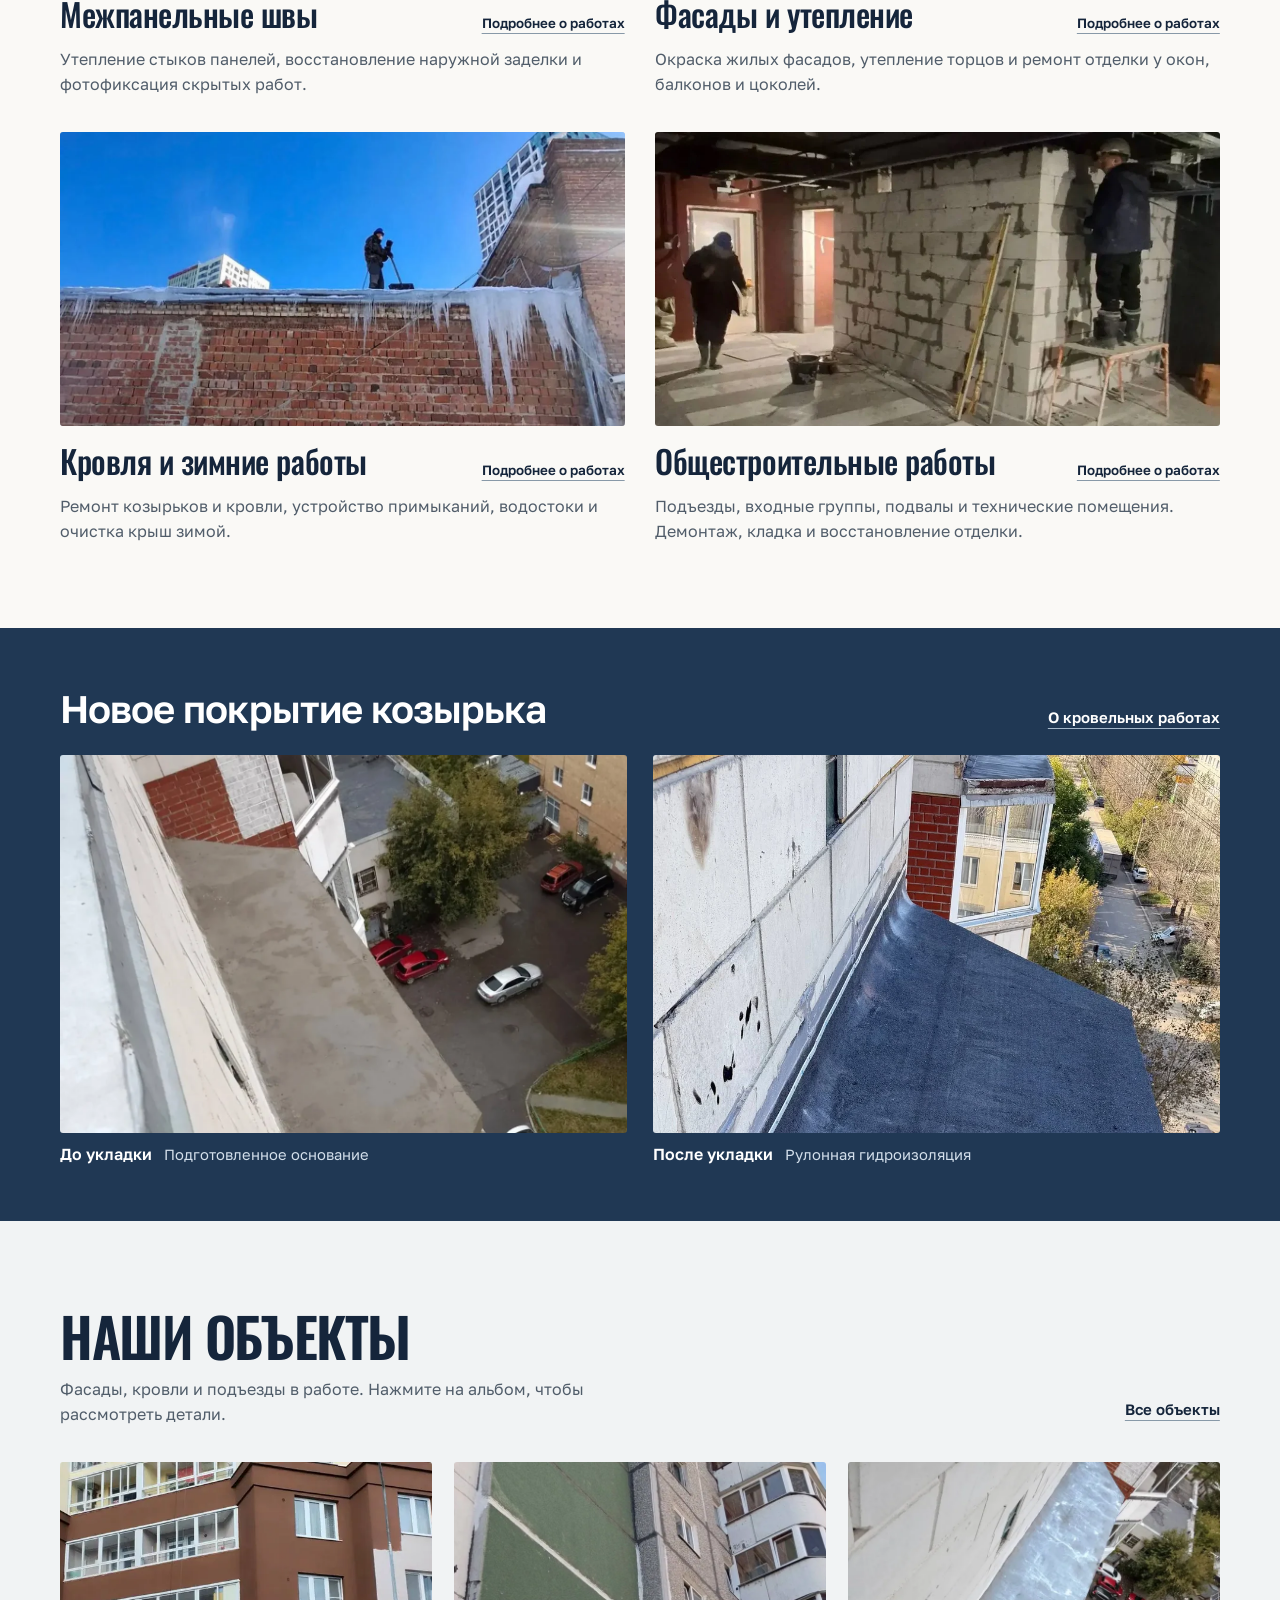
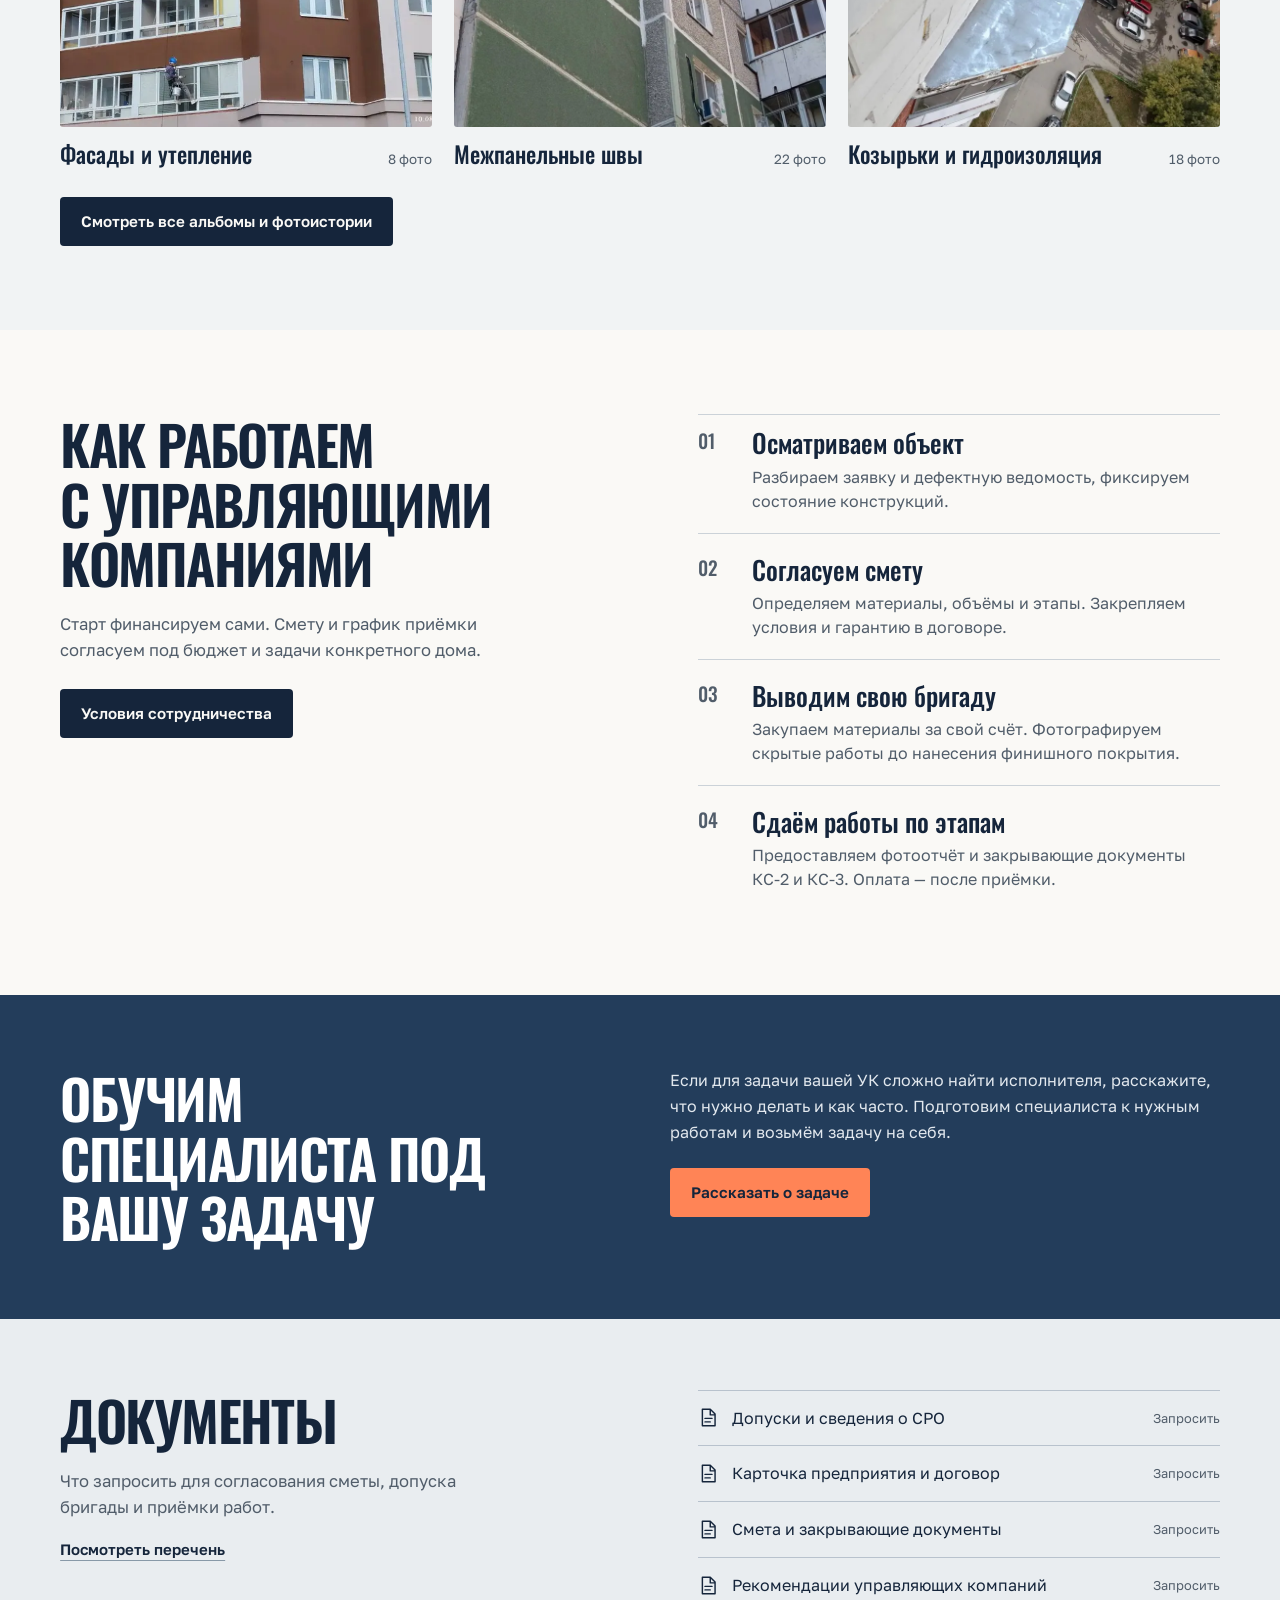
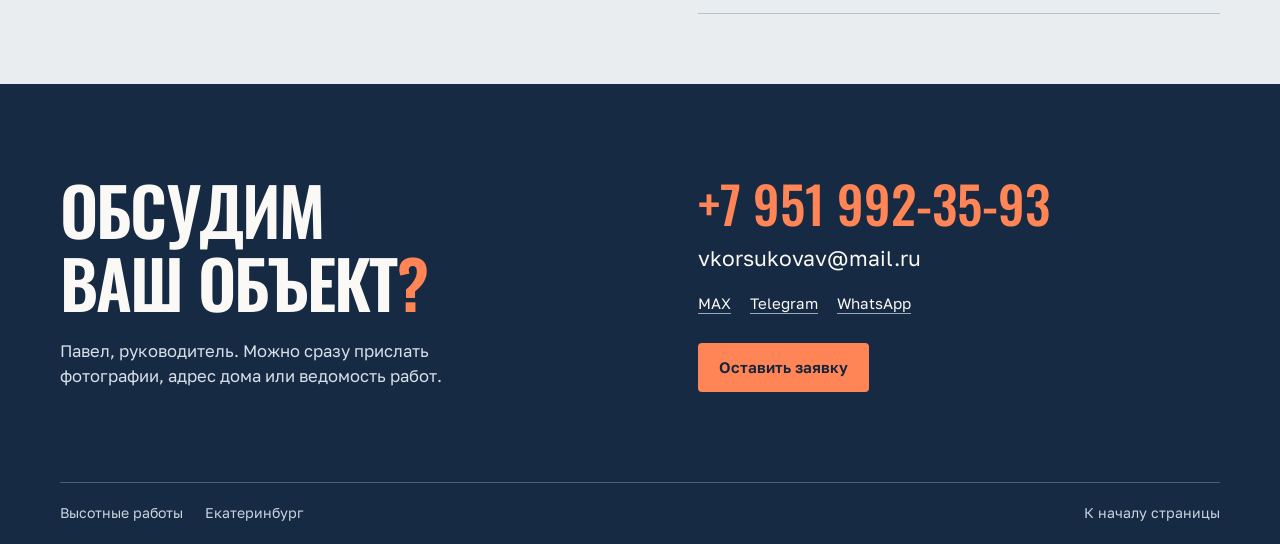
==== commit af4ecbb8: "Send website inquiries through FormSubmit" ====
--- a/index.html
+++ b/index.html
@@ -57,7 +57,7 @@
         </div>
         <div class="hero-aside">
           <p>Своя бригада для УК, ТСЖ и ЖСК. Закупаем материалы за свой счёт, оплату принимаем по завершении этапа.</p>
-          <div class="hero-actions"><button class="button primary" data-contact="discussion"><svg class="icon"><use href="#i-talk"/></svg>Обсудить объект</button><button class="secondary-link" data-contact="files"><svg class="icon"><use href="#i-clip"/></svg>Отправить ведомость или фото</button></div>
+          <div class="hero-actions"><button class="button primary" data-contact="discussion"><svg class="icon"><use href="#i-talk"/></svg>Оставить заявку</button><button class="secondary-link" data-contact="files"><svg class="icon"><use href="#i-clip"/></svg>Отправить ведомость или фото</button></div>
         </div>
       </div>
       <div class="panorama" id="hero-photos" role="group" aria-label="Фотографии с объектов">
@@ -118,9 +118,13 @@
       <div class="terms-grid"><div class="terms-intro"><h2>Как работаем<br> с управляющими<br> компаниями</h2><p>Старт финансируем сами. Смету и график приёмки согласуем под бюджет и задачи конкретного дома.</p><a class="button dark" href="cooperation.html">Условия сотрудничества</a></div>
         <ol class="steps"><li><div><h3>Осматриваем объект</h3><p>Разбираем заявку и дефектную ведомость, фиксируем состояние конструкций.</p></div></li><li><div><h3>Согласуем смету</h3><p>Определяем материалы, объёмы и этапы. Закрепляем условия и гарантию в договоре.</p></div></li><li><div><h3>Выводим свою бригаду</h3><p>Закупаем материалы за свой счёт. Фотографируем скрытые работы до нанесения финишного покрытия.</p></div></li><li><div><h3>Сдаём работы по этапам</h3><p>Предоставляем фотоотчёт и закрывающие документы КС-2 и КС-3. Оплата — после приёмки.</p></div></li></ol></div>
     </section>
+    <section id="specialist" class="intake"><div class="wrap intake-grid">
+  <h2>Обучим специалиста под вашу задачу</h2>
+  <div><p>Если для задачи вашей УК сложно найти исполнителя, расскажите, что нужно делать и как часто. Подготовим специалиста к нужным работам и возьмём задачу на себя.</p><button class="button primary" data-topic="Подготовка специалиста под задачу">Рассказать о задаче</button></div>
+</div></section>
     <section id="documents" class="docs"><div class="wrap docs-grid"><div><h2>Документы</h2><p>Что запросить для согласования сметы, допуска бригады и приёмки работ.</p><a class="text-action" href="documents.html">Посмотреть перечень</a></div><div class="doc-list">
   <button data-topic="Допуски и сведения о СРО"><svg class="icon" aria-hidden="true"><use href="#i-doc"/></svg><span>Допуски и сведения о СРО</span><small>Запросить</small></button><button data-topic="Карточка предприятия и договор"><svg class="icon" aria-hidden="true"><use href="#i-doc"/></svg><span>Карточка предприятия и договор</span><small>Запросить</small></button><button data-topic="Смета и закрывающие документы"><svg class="icon" aria-hidden="true"><use href="#i-doc"/></svg><span>Смета и закрывающие документы</span><small>Запросить</small></button><button data-topic="Рекомендации управляющих компаний"><svg class="icon" aria-hidden="true"><use href="#i-doc"/></svg><span>Рекомендации управляющих компаний</span><small>Запросить</small></button></div></div></section>
-    <section id="contacts" class="contact-section"><div class="wrap contact-grid"><div><h2>Обсудим<br>ваш объект<span>?</span></h2><p>Павел, руководитель. Можно сразу прислать фотографии, адрес дома или ведомость работ.</p></div><div class="contact-details"><a class="big-phone" href="tel:+79519923593">+7 951 992-35-93</a><a class="email" href="mailto:vkorsukovav@mail.ru">vkorsukovav@mail.ru</a><div class="messengers"><button data-contact="max">MAX</button><a href="https://t.me/+79519923593" target="_blank" rel="noopener">Telegram</a><a href="https://wa.me/79519923593" target="_blank" rel="noopener">WhatsApp</a></div><button class="button primary" data-contact="discussion">Подготовить обращение</button></div></div></section>
+    <section id="contacts" class="contact-section"><div class="wrap contact-grid"><div><h2>Обсудим<br>ваш объект<span>?</span></h2><p>Павел, руководитель. Можно сразу прислать фотографии, адрес дома или ведомость работ.</p></div><div class="contact-details"><a class="big-phone" href="tel:+79519923593">+7 951 992-35-93</a><a class="email" href="mailto:vkorsukovav@mail.ru">vkorsukovav@mail.ru</a><div class="messengers"><button data-contact="max">MAX</button><a href="https://t.me/+79519923593" target="_blank" rel="noopener">Telegram</a><a href="https://wa.me/79519923593" target="_blank" rel="noopener">WhatsApp</a></div><button class="button primary" data-contact="discussion">Оставить заявку</button></div></div></section>
   </main>
   <footer><div class="wrap footer-inner"><span>Высотные работы</span><span>Екатеринбург</span><a href="#main">К началу страницы</a></div></footer>
   <a class="button primary floating-call" href="tel:+79519923593">
@@ -134,5 +138,30 @@
     </div>
   </dialog>
   <dialog id="contact-dialog" aria-labelledby="dialog-title"><div class="dialog-body"><button class="dialog-close icon-button" data-close aria-label="Закрыть окно"><svg class="icon"><use href="#i-cross"/></svg></button><h2 id="dialog-title"></h2><div id="dialog-content"></div></div></dialog>
+  <template id="request-form-template">
+    <form class="contact-form" method="post" action="https://formsubmit.co/vkorsukovav@mail.ru" enctype="multipart/form-data">
+      <input type="hidden" name="_subject" value="Новая заявка с nadezhnytyl.ru">
+      <input type="hidden" name="_template" value="table">
+      <input type="hidden" name="_next" value="https://nadezhnytyl.ru/thanks.html">
+      <input type="hidden" name="_url" value="https://nadezhnytyl.ru/contacts.html">
+      <input type="hidden" name="Тема" value="Заявка на работы">
+      <label hidden>Оставьте это поле пустым<input type="text" name="_honey" autocomplete="off" tabindex="-1"></label>
+      <div class="contact-fields">
+        <label><span>Ваше имя</span><input type="text" name="Имя" autocomplete="name" placeholder="Как к вам обращаться" maxlength="100" required></label>
+        <label><span>Телефон</span><input type="tel" name="Телефон" autocomplete="tel" placeholder="+7 900 000-00-00" maxlength="25" required></label>
+      </div>
+      <label><span>Что нужно сделать?</span><textarea name="Задача" rows="3" maxlength="2200" placeholder="Например, очистить водостоки у второго подъезда" required></textarea></label>
+      <details class="request-extras">
+        <summary>Добавить организацию и адрес</summary>
+        <div class="contact-fields">
+          <label><span>УК, ТСЖ или компания</span><input type="text" name="Организация" autocomplete="organization" maxlength="160"></label>
+          <label><span>Адрес объекта</span><input type="text" name="Адрес" placeholder="Улица и номер дома" maxlength="200"></label>
+        </div>
+      </details>
+      <label><span>Фото или дефектная ведомость <small>по желанию</small></span><input type="file" name="attachment" accept=".jpg,.jpeg,.png,.webp,.pdf,.doc,.docx,.xls,.xlsx"><small>Один файл до 10 МБ</small></label>
+      <button class="button primary" type="submit">Отправить заявку</button>
+      <small>Данные заявки передаются руководителю через <a href="https://formsubmit.co/" target="_blank" rel="noopener">FormSubmit</a>.</small>
+    </form>
+  </template>
 </body>
 </html>
--- a/styles.css
+++ b/styles.css
@@ -173,11 +173,18 @@
 .channel-links { display: grid; gap: 9px; }
 .channel-links > * { display: flex; gap: 12px; align-items: center; padding: 12px 14px; background: var(--tint); border-radius: 4px; font-weight: 500; text-align: left; min-height: 45px; }
 .channel-links > :hover { background: #d6e1ea; }
-.contact-form { display: grid; gap: 13px; margin-top: 19px; }
+.contact-form { display: grid; min-width: 0; gap: 13px; margin-top: 19px; text-align: left; }
+.contact-fields { display: grid; grid-template-columns: repeat(2,minmax(0,1fr)); gap: 13px; }
 .contact-form label { display: grid; gap: 5px; font-size: .88rem; font-weight: 500; }
-.contact-form input,.contact-form textarea { width: 100%; background: white; border: 1px solid #acb8c5; border-radius: 3px; padding: 10px; font-size: 1rem; color: var(--ink); }
+.contact-form input,.contact-form textarea { width: 100%; min-width: 0; background: white; border: 1px solid #acb8c5; border-radius: 3px; padding: 10px; font-size: 1rem; color: var(--ink); }
 .contact-form textarea { resize: vertical; }
-.contact-form small { color: var(--muted); font-size: .83rem; line-height: 1.4; }
+.contact-form small { color: var(--muted); font-size: .83rem; line-height: 1.4; font-weight: 400; }
+.contact-form label span small { white-space: nowrap; }
+.contact-form small a { text-decoration: underline; text-underline-offset: 2px; }
+.request-extras summary { cursor: pointer; padding: 7px 0; font-size: .88rem; font-weight: 500; }
+.request-extras .contact-fields { margin-top: 4px; }
+.contact-form input[type="file"] { font-size: .9rem; }
+.contact-form input[type="file"]::file-selector-button { color: var(--ink); background: var(--tint); border: 0; border-radius: 3px; padding: 6px 9px; margin-right: 8px; cursor: pointer; }
 .dialog-direct { display: flex; flex-wrap: wrap; gap: 6px 16px; margin-top: 18px; }
 .dialog-direct > * { padding: 4px 0; font-size: .91rem; text-decoration: underline; text-underline-offset: 3px; }
 .max-number { font: 500 2rem var(--display); margin-block: 13px; user-select: all; }
@@ -231,6 +238,7 @@
   main, .mobile-nav { text-align: center; }
   main :is(h1, h2, h3) { text-wrap: balance; }
   main p { text-wrap: pretty; }
+  .contact-fields { grid-template-columns: minmax(0,1fr); }
   .identity { gap: 8px; }
   .identity img { width: 34px; height: 34px; }
   .identity span { font-size: 16px; }
--- a/expanded.css
+++ b/expanded.css
@@ -74,6 +74,8 @@
 .intake-grid { display: grid; grid-template-columns: minmax(0,.92fr) minmax(0,1fr); gap: 9%; align-items: start; }
 .intake .button { margin-top: 22px; }
 .intake p { margin: 0; max-width: 58ch; }
+.request-intro { margin-top: 15px; max-width: 43ch; color: var(--muted); line-height: 1.55; }
+#request .contact-form { margin-top: 0; }
 .ruled-list { list-style: none; margin: 0; padding: 0; }
 .ruled-list li { padding: 14px 0; border-block-start: 1px solid #708399; line-height: 1.5; }
 .questions details { border-top: 1px solid var(--line); }
@@ -120,6 +122,7 @@
   .direction-intro h1 { font-size: clamp(2.3rem,5.6vw,3rem); }
 }
 @media (max-width: 640px) {
+  .request-intro { margin-inline: auto; }
   .service-index { grid-template-columns: minmax(0,1fr); margin-bottom: 28px; }
   .service-index a + a { border-inline-start: 0; border-top: 1px solid var(--line); }
   .service-index a { padding: 15px 8px; }
